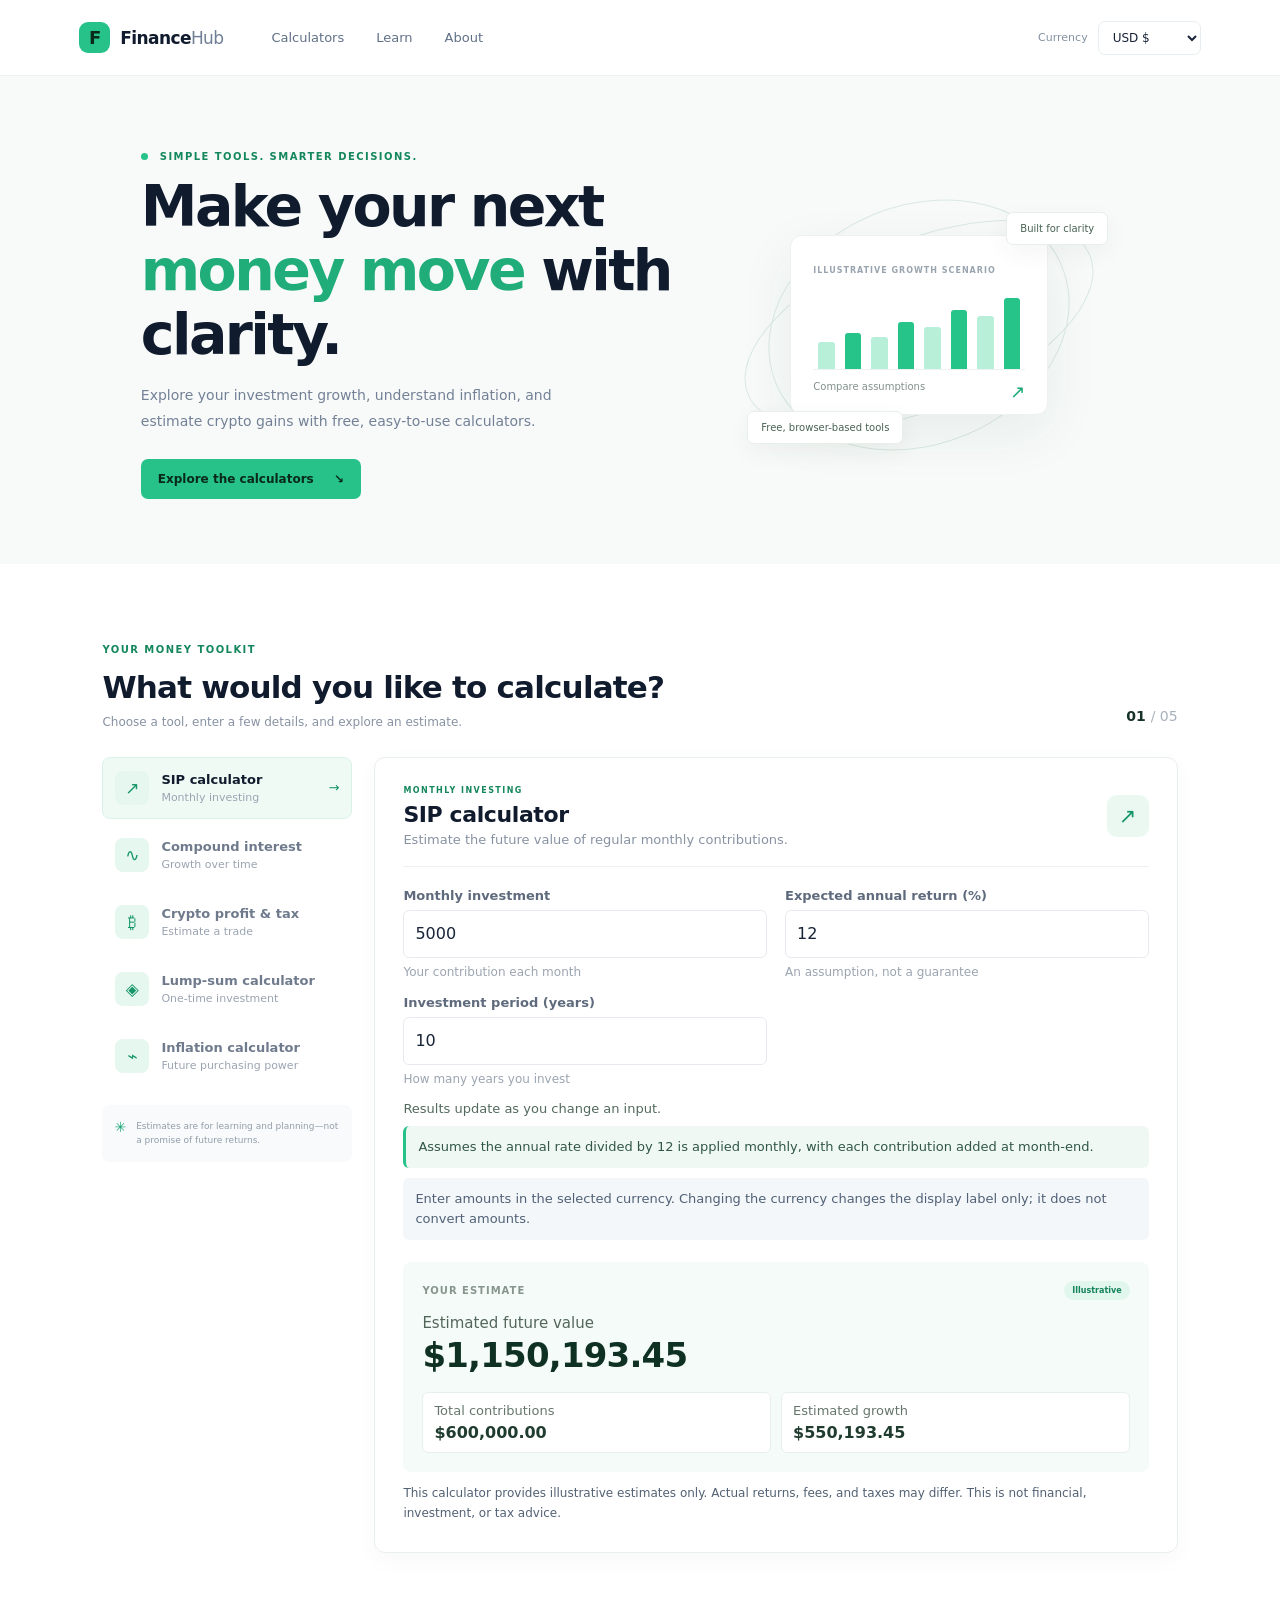
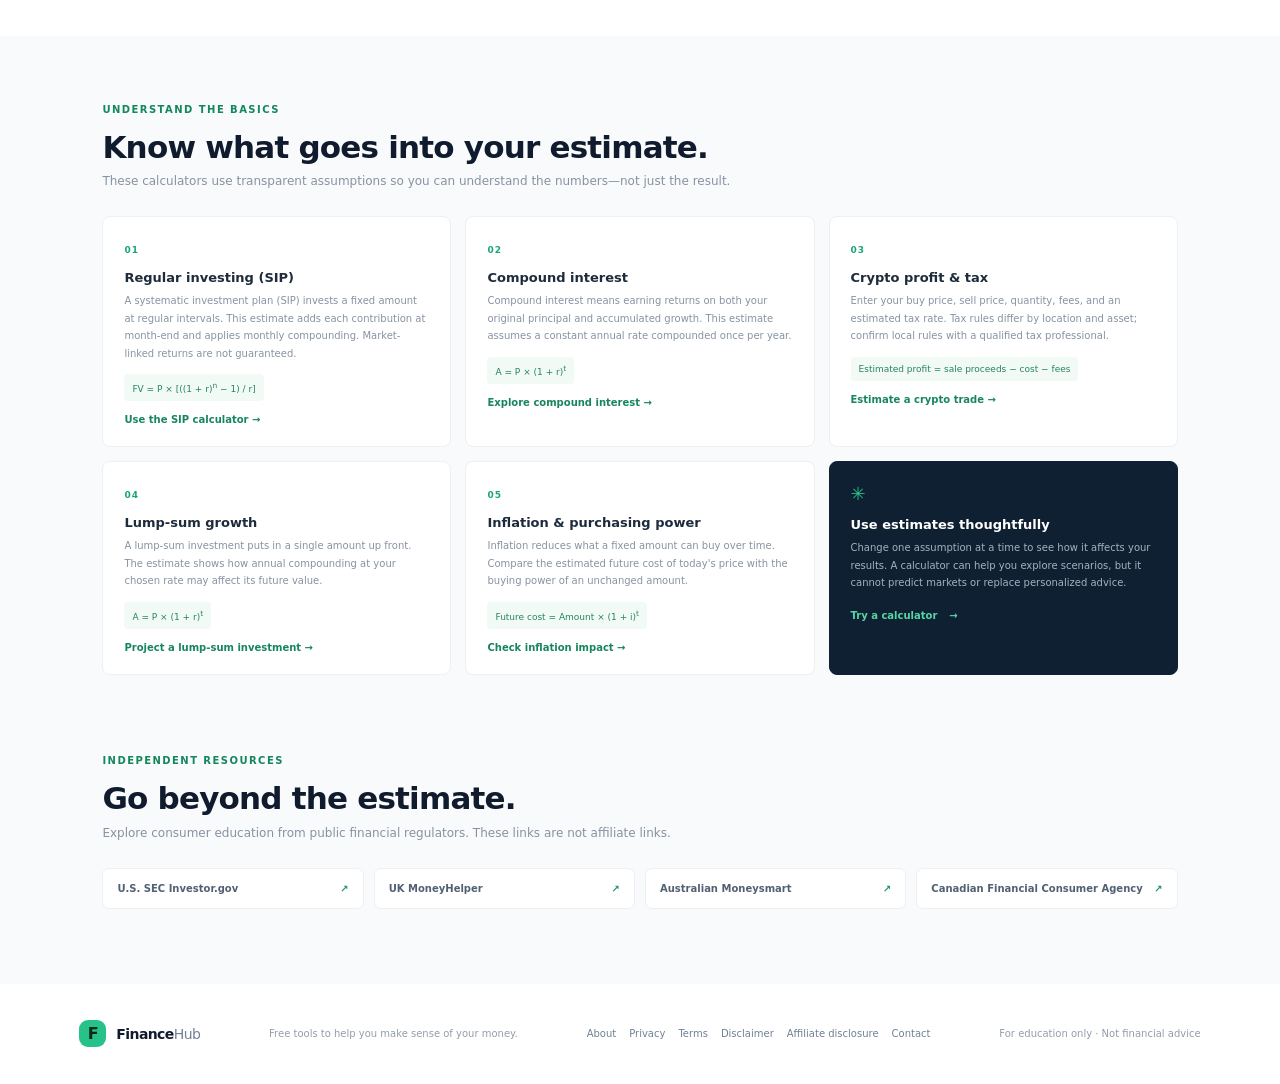
==== index.html @ c6f6f21c "yes" ====
<!doctype html>
<html lang="en">
  <head>
    <meta charset="utf-8">
    <meta name="viewport" content="width=device-width, initial-scale=1">
    <meta name="description" content="Explore free investment and money calculators: SIP, compound interest, lump-sum growth, crypto profit estimates and inflation. Clear assumptions, instant results.">
    <meta name="theme-color" content="#101b2d">
    <title>Free Finance Calculators &amp; Investment Tools | FinanceHub</title>
    <link rel="canonical" href="https://msulemanofficial07.github.io/Finance-Calculator-Hub/index.html">
    <meta property="og:site_name" content="Finance Calculator Hub">
    <meta property="og:type" content="website">
    <meta property="og:title" content="Free Finance Calculators | FinanceHub">
    <meta property="og:description" content="Explore free tools for investment growth, crypto profit estimates and inflation.">
    <link rel="stylesheet" href="styles.css">
    <script src="script.js" defer></script>
  </head>
  <body>
    <a class="skip-link" href="#main-content">Skip to main content</a>
    <header class="topbar">
      <a class="brand" href="index.html" aria-label="Finance Calculator Hub home">
        <span class="brand-mark" aria-hidden="true">F</span>
        <span>Finance<span class="brand-light">Hub</span></span>
      </a>
      <nav class="top-nav" aria-label="Main navigation">
        <a href="#calculators">Calculators</a>
        <a href="#learn">Learn</a>
        <a href="about.html">About</a>
      </nav>
      <label class="currency-picker">
        <span>Currency</span>
        <select id="currency" aria-label="Display currency">
          <option value="USD" selected>USD $</option>
          <option value="EUR">EUR €</option>
          <option value="GBP">GBP £</option>
          <option value="AUD">AUD A$</option>
          <option value="CAD">CAD C$</option>
          <option value="INR">INR ₹</option>
          <option value="PKR">PKR Rs</option>
        </select>
      </label>
    </header>

    <main id="main-content">
      <section class="hero">
        <div class="hero-copy">
          <p class="eyebrow"><span class="eyebrow-dot"></span> SIMPLE TOOLS. SMARTER DECISIONS.</p>
          <h1>Make your next<br><span>money move</span> with clarity.</h1>
          <p class="hero-text">Explore your investment growth, understand inflation, and estimate crypto gains with free, easy-to-use calculators.</p>
          <a class="primary-link" href="#calculators">Explore the calculators <span aria-hidden="true">↘</span></a>
        </div>
        <div class="hero-art" aria-hidden="true">
          <div class="orbit orbit-one"></div>
          <div class="orbit orbit-two"></div>
          <div class="hero-card">
            <span class="hero-card-label">ILLUSTRATIVE GROWTH SCENARIO</span>
            <div class="hero-chart">
              <span style="height: 35%"></span><span style="height: 47%"></span><span style="height: 42%"></span><span style="height: 61%"></span><span style="height: 55%"></span><span style="height: 76%"></span><span style="height: 69%"></span><span style="height: 92%"></span>
            </div>
            <div class="hero-card-footer"><span>Compare assumptions</span><span class="trend">↗</span></div>
          </div>
          <span class="floating-tag tag-top">Built for clarity</span>
          <span class="floating-tag tag-bottom">Free, browser-based tools</span>
        </div>
      </section>

      <section class="calculator-section" id="calculators">
        <div class="section-heading">
          <div>
            <p class="eyebrow">YOUR MONEY TOOLKIT</p>
            <h2>What would you like to calculate?</h2>
            <p class="section-description">Choose a tool, enter a few details, and explore an estimate.</p>
          </div>
          <span class="tool-count">01 <span>/ 05</span></span>
        </div>

        <div class="calculator-layout">
          <aside class="tool-nav" aria-label="Choose a calculator">
            <button class="tool-button active" type="button" data-tool="sip" aria-current="true"><span class="tool-icon">↗</span><span><strong>SIP calculator</strong><small>Monthly investing</small></span><span class="tool-arrow">→</span></button>
            <button class="tool-button" type="button" data-tool="compound"><span class="tool-icon">∿</span><span><strong>Compound interest</strong><small>Growth over time</small></span><span class="tool-arrow">→</span></button>
            <button class="tool-button" type="button" data-tool="crypto"><span class="tool-icon">₿</span><span><strong>Crypto profit &amp; tax</strong><small>Estimate a trade</small></span><span class="tool-arrow">→</span></button>
            <button class="tool-button" type="button" data-tool="lumpsum"><span class="tool-icon">◈</span><span><strong>Lump-sum calculator</strong><small>One-time investment</small></span><span class="tool-arrow">→</span></button>
            <button class="tool-button" type="button" data-tool="inflation"><span class="tool-icon">⌁</span><span><strong>Inflation calculator</strong><small>Future purchasing power</small></span><span class="tool-arrow">→</span></button>
            <div class="nav-note"><span class="note-icon">✳</span><p>Estimates are for learning and planning—not a promise of future returns.</p></div>
          </aside>

          <section class="calculator-card" aria-live="polite" aria-labelledby="tool-title">
            <div class="calculator-title">
              <div>
                <p class="eyebrow" id="tool-kicker">INVESTMENT PLANNER</p>
                <h3 id="tool-title">SIP calculator</h3>
                <p id="tool-description">Estimate how regular monthly investments may grow over time.</p>
              </div>
              <span class="calculator-symbol" id="tool-symbol" aria-hidden="true">↗</span>
            </div>
            <form id="calculator-form">
              <div class="input-grid" id="input-grid"></div>
              <p class="calculator-error" id="calculator-error" role="alert" hidden></p>
              <p class="live-update-note">Results update as you change an input.</p>
            </form>
            <div class="result-panel" id="result-panel" aria-live="polite">
              <div class="result-topline"><span>YOUR ESTIMATE</span><span class="estimate-badge">Illustrative</span></div>
              <p class="result-label" id="result-label">Estimated future value</p>
              <p class="result-value" id="result-value">$0</p>
              <div class="result-breakdown" id="result-breakdown"></div>
            </div>
            <p class="disclaimer">This calculator provides illustrative estimates only. Actual returns, fees, and taxes may differ. This is not financial, investment, or tax advice.</p>
          </section>
        </div>
      </section>

      <section class="learn-section" id="learn">
        <div class="learn-heading">
          <p class="eyebrow">UNDERSTAND THE BASICS</p>
          <h2>Know what goes into your estimate.</h2>
          <p>These calculators use transparent assumptions so you can understand the numbers—not just the result.</p>
        </div>
        <div class="learn-grid">
          <article class="learn-card"><span class="learn-number">01</span><h3>Regular investing (SIP)</h3><p>A systematic investment plan (SIP) invests a fixed amount at regular intervals. This estimate adds each contribution at month-end and applies monthly compounding. Market-linked returns are not guaranteed.</p><span class="formula">FV = P × [((1 + r)<sup>n</sup> − 1) / r]</span><a class="learn-link" href="sip-calculator.html">Use the SIP calculator →</a></article>
          <article class="learn-card"><span class="learn-number">02</span><h3>Compound interest</h3><p>Compound interest means earning returns on both your original principal and accumulated growth. This estimate assumes a constant annual rate compounded once per year.</p><span class="formula">A = P × (1 + r)<sup>t</sup></span><a class="learn-link" href="compound-interest-calculator.html">Explore compound interest →</a></article>
          <article class="learn-card"><span class="learn-number">03</span><h3>Crypto profit &amp; tax</h3><p>Enter your buy price, sell price, quantity, fees, and an estimated tax rate. Tax rules differ by location and asset; confirm local rules with a qualified tax professional.</p><span class="formula">Estimated profit = sale proceeds − cost − fees</span><a class="learn-link" href="crypto-profit-calculator.html">Estimate a crypto trade →</a></article>
          <article class="learn-card"><span class="learn-number">04</span><h3>Lump-sum growth</h3><p>A lump-sum investment puts in a single amount up front. The estimate shows how annual compounding at your chosen rate may affect its future value.</p><span class="formula">A = P × (1 + r)<sup>t</sup></span><a class="learn-link" href="lump-sum-calculator.html">Project a lump-sum investment →</a></article>
          <article class="learn-card"><span class="learn-number">05</span><h3>Inflation &amp; purchasing power</h3><p>Inflation reduces what a fixed amount can buy over time. Compare the estimated future cost of today's price with the buying power of an unchanged amount.</p><span class="formula">Future cost = Amount × (1 + i)<sup>t</sup></span><a class="learn-link" href="inflation-calculator.html">Check inflation impact →</a></article>
          <article class="learn-card learn-callout"><span class="callout-icon">✳</span><h3>Use estimates thoughtfully</h3><p>Change one assumption at a time to see how it affects your results. A calculator can help you explore scenarios, but it cannot predict markets or replace personalized advice.</p><a href="#calculators">Try a calculator <span aria-hidden="true">→</span></a></article>
        </div>
      </section>
      <section class="resources-section" aria-labelledby="resources-title">
        <div class="learn-heading"><p class="eyebrow">INDEPENDENT RESOURCES</p><h2 id="resources-title">Go beyond the estimate.</h2><p>Explore consumer education from public financial regulators. These links are not affiliate links.</p></div>
        <div class="resource-links">
          <a href="https://www.investor.gov/" target="_blank" rel="noopener noreferrer">U.S. SEC Investor.gov <span>↗</span></a>
          <a href="https://www.moneyhelper.org.uk/" target="_blank" rel="noopener noreferrer">UK MoneyHelper <span>↗</span></a>
          <a href="https://moneysmart.gov.au/" target="_blank" rel="noopener noreferrer">Australian Moneysmart <span>↗</span></a>
          <a href="https://www.canada.ca/en/financial-consumer-agency.html" target="_blank" rel="noopener noreferrer">Canadian Financial Consumer Agency <span>↗</span></a>
        </div>
      </section>
    </main>
    <footer class="footer">
      <a class="brand" href="#home"><span class="brand-mark" aria-hidden="true">F</span><span>Finance<span class="brand-light">Hub</span></span></a>
      <p>Free tools to help you make sense of your money.</p>
      <nav class="footer-links" aria-label="Legal and company information"><a href="about.html">About</a><a href="privacy.html">Privacy</a><a href="terms.html">Terms</a><a href="disclaimer.html">Disclaimer</a><a href="affiliate-disclosure.html">Affiliate disclosure</a><a href="contact.html">Contact</a></nav>
      <span>For education only · Not financial advice</span>
    </footer>
    <script type="application/ld+json">{"@context":"https://schema.org","@type":"WebSite","name":"Finance Calculator Hub","url":"https://msulemanofficial07.github.io/Finance-Calculator-Hub/"}</script>
  </body>
</html>
---- styles.css ----
:root {
  color-scheme: light;
  --navy: #101b2d;
  --ink: #172337;
  --muted: #748094;
  --green: #26c28a;
  --green-dark: #12865c;
  --line: #e8edf1;
  --paper: #f7f9fb;
}

* { box-sizing: border-box; }
html { scroll-behavior: smooth; }
body { margin: 0; color: var(--ink); background: #fff; font-family: system-ui, -apple-system, BlinkMacSystemFont, 'Segoe UI', sans-serif; -webkit-font-smoothing: antialiased; }
.skip-link { position: fixed; top: 8px; left: 8px; z-index: 1000; transform: translateY(-150%); padding: 10px 14px; color: white; background: var(--navy); border-radius: 6px; }
.skip-link:focus { transform: translateY(0); }
:focus-visible { outline: 3px solid #16865d; outline-offset: 3px; }
button, input, select { font: inherit; }
a { color: inherit; text-decoration: none; }
.topbar { height: 76px; padding: 0 max(6.2vw, 24px); display: flex; align-items: center; border-bottom: 1px solid #eff2f4; gap: 48px; }
.brand { display: inline-flex; align-items: center; gap: 10px; font: 800 17px system-ui, sans-serif; letter-spacing: -.6px; color: var(--navy); white-space: nowrap; }
.brand-mark { width: 31px; height: 31px; display: grid; place-items: center; color: #092919; background: var(--green); border-radius: 9px; font-size: 18px; }
.brand-light { font-weight: 500; color: #718095; }
.top-nav { display: flex; gap: 32px; font-size: 13px; color: #607087; }
.top-nav a:hover, .footer a:hover { color: var(--green-dark); }
.currency-picker { margin-left: auto; display: flex; align-items: center; gap: 10px; color: #8290a1; font-size: 11px; }
.currency-picker select { color: var(--ink); border: 1px solid var(--line); border-radius: 7px; background: #fff; padding: 8px 25px 8px 10px; font-size: 12px; }
.hero { min-height: 446px; padding: 75px max(11vw, 32px) 65px; display: flex; align-items: center; justify-content: space-between; background: #f7faf9; overflow: hidden; }
.hero-copy { max-width: 550px; position: relative; z-index: 1; }
.eyebrow { margin: 0 0 13px; color: #14875d; font-size: 10px; font-weight: 700; letter-spacing: 1.45px; }
.eyebrow-dot { display: inline-block; width: 7px; height: 7px; margin-right: 7px; border-radius: 50%; background: var(--green); }
h1, h2, h3, p { margin-top: 0; }
h1 { margin-bottom: 17px; color: var(--navy); font: 800 clamp(38px, 5vw, 57px)/1.12 system-ui, sans-serif; letter-spacing: -2.6px; }
h1 span { color: #20ad79; }
.hero-text { max-width: 440px; margin-bottom: 25px; color: #738096; font-size: 14px; line-height: 1.8; }
.primary-link { display: inline-flex; align-items: center; gap: 20px; padding: 13px 17px; color: #092919; background: var(--green); border-radius: 7px; font-size: 12px; font-weight: 700; transition: transform .2s, background .2s; }
.primary-link:hover { transform: translateY(-2px); background: #36d39b; }
.hero-art { width: 360px; height: 275px; position: relative; margin-right: 4%; display: grid; place-items: center; }
.orbit { position: absolute; border: 1px solid #dae9e2; border-radius: 50%; transform: rotate(-22deg); }
.orbit-one { width: 370px; height: 170px; }
.orbit-two { width: 310px; height: 240px; }
.hero-card { z-index: 1; width: 258px; height: 180px; padding: 22px; background: white; border: 1px solid #edf1ef; border-radius: 12px; box-shadow: 0 18px 55px #19332812; }
.hero-card-label { font-size: 8px; font-weight: 700; letter-spacing: 1px; color: #99a4af; }
.hero-chart { height: 93px; display: flex; align-items: end; gap: 10px; padding: 15px 5px 0; border-bottom: 1px solid #edf1ef; }
.hero-chart span { flex: 1; border-radius: 3px 3px 0 0; background: #b7efd9; }
.hero-chart span:nth-child(2n) { background: #27c48a; }
.hero-card-footer { display: flex; justify-content: space-between; margin-top: 11px; color: #83918e; font-size: 10px; }
.trend { color: #16a872; font-size: 18px; }
.floating-tag { z-index: 2; position: absolute; padding: 10px 13px; color: #486254; background: white; border: 1px solid #e8efeb; border-radius: 7px; box-shadow: 0 8px 25px #20332c0d; font-size: 10px; }
.tag-top { top: 25px; right: -9px; }
.tag-bottom { bottom: 18px; left: 8px; }
.calculator-section { padding: 80px max(8vw, 24px) 83px; }
.section-heading { display: flex; align-items: end; justify-content: space-between; margin: 0 auto 28px; max-width: 1110px; }
.section-heading h2, .learn-heading h2 { margin-bottom: 8px; color: var(--navy); font: 700 clamp(24px, 3vw, 31px)/1.25 system-ui, sans-serif; letter-spacing: -.8px; }
.section-description, .learn-heading > p:last-child { margin-bottom: 0; color: #8792a2; font-size: 12px; }
.tool-count { padding-bottom: 5px; color: #173229; font: 700 14px system-ui, sans-serif; }
.tool-count span { color: #a8b1bd; font-weight: 500; }
.calculator-layout { display: grid; grid-template-columns: 250px minmax(0, 1fr); gap: 22px; max-width: 1110px; margin: auto; align-items: start; }
.tool-nav { display: flex; flex-direction: column; gap: 5px; }
.tool-button { width: 100%; min-height: 62px; display: flex; align-items: center; gap: 12px; padding: 10px 12px; border: 1px solid transparent; border-radius: 8px; color: #6f7b8d; background: transparent; text-align: left; cursor: pointer; transition: .18s ease; }
.tool-button:hover { background: #f8faf9; }
.tool-button.active { color: var(--navy); background: #f0faf5; border-color: #d9f2e7; }
.tool-icon { width: 34px; height: 34px; display: grid; flex: 0 0 34px; place-items: center; color: #179768; background: #e6f7ef; border-radius: 8px; font-size: 17px; }
.tool-button > span:nth-child(2) { display: grid; gap: 4px; }
.tool-button strong { font-size: 13px; font-weight: 700; }
.tool-button small { color: #9aa4b1; font-size: 11px; }
.tool-arrow { margin-left: auto; color: #9eaab2; font-size: 13px; opacity: 0; }
.tool-button.active .tool-arrow { opacity: 1; color: #179768; }
.nav-note { display: flex; gap: 10px; margin-top: 13px; padding: 14px 12px; background: #f8fafb; border-radius: 7px; }
.note-icon { color: #19a674; font-size: 14px; }
.nav-note p { margin: 0; color: #929daa; font-size: 9px; line-height: 1.65; }
.calculator-card { padding: 28px; border: 1px solid #e9eef0; border-radius: 11px; box-shadow: 0 7px 24px #17233708; }
.calculator-title { display: flex; align-items: center; justify-content: space-between; gap: 10px; padding-bottom: 19px; border-bottom: 1px solid #edf0f2; }
.calculator-title .eyebrow { margin-bottom: 7px; font-size: 8px; }
.calculator-title h2, .calculator-title h3 { margin: 0 0 5px; color: var(--navy); font: 700 22px system-ui, sans-serif; letter-spacing: -.4px; }
.calculator-title p:last-child { margin-bottom: 0; color: #8792a2; font-size: 13px; }
.calculator-symbol { width: 42px; height: 42px; display: grid; flex: 0 0 42px; place-items: center; color: #159668; background: #eaf8f1; border-radius: 10px; font-size: 21px; }
.input-grid { display: grid; grid-template-columns: repeat(2, minmax(0, 1fr)); gap: 16px 18px; padding: 21px 0 18px; }
.field { display: grid; gap: 7px; }
.field label { color: #5f6b7d; font-size: 13px; font-weight: 600; }
.field input { width: 100%; height: 48px; padding: 0 11px; outline: none; color: var(--ink); border: 1px solid #e6eaee; border-radius: 6px; background: white; font-size: 16px; }
.field input:focus, .currency-picker select:focus { border-color: #49c999; box-shadow: 0 0 0 3px #49c99920; }
.field input:invalid { border-color: #d77770; }
.field-hint { color: #9ba5b1; font-size: 12px; }
.live-update-note { margin: -3px 0 0; color: #52695d; font-size: 13px; }
.calculation-assumptions, .currency-note { margin: 10px 0 0; padding: 11px 12px; border-radius: 6px; font-size: 13px; line-height: 1.55; }
.calculation-assumptions { color: #315744; background: #eff8f3; border-left: 3px solid #26c28a; }
.currency-note { color: #506176; background: #f4f7fa; }
.calculator-error { margin: 10px 0 0; color: #b42318; font-size: 13px; }
.result-panel { margin-top: 22px; padding: 19px; border-radius: 8px; background: #f5fbf8; }
.result-panel[hidden] { display: none; }
.result-topline { display: flex; align-items: center; justify-content: space-between; }
.result-topline { color: #87958e; font-size: 10px; font-weight: 700; letter-spacing: 1px; }
.estimate-badge { padding: 5px 8px; color: #15845a; background: #e1f6ec; border-radius: 12px; font-size: 8px; letter-spacing: 0; }
.result-label { margin: 14px 0 3px; color: #53665b; font-size: 15px; }
.result-value { margin-bottom: 17px; color: #0f3123; font: 800 34px system-ui, sans-serif; letter-spacing: -.8px; overflow-wrap: anywhere; }
.result-breakdown { display: grid; grid-template-columns: repeat(2, 1fr); gap: 10px; }
.breakdown-item { padding: 10px 11px; background: white; border: 1px solid #e8f0ec; border-radius: 6px; }
.breakdown-item span { display: block; margin-bottom: 5px; color: #66766d; font-size: 13px; }
.breakdown-item strong { color: #203c2f; font-size: 16px; font-weight: 700; overflow-wrap: anywhere; }
.trade-breakdown { grid-template-columns: repeat(2, minmax(0, 1fr)); }
.disclaimer { margin: 12px 0 0; color: #526174; font-size: 12px; line-height: 1.65; }
.learn-section { padding: 68px max(8vw, 24px) 80px; background: #f8fafb; }
.learn-heading { max-width: 1110px; margin: 0 auto 28px; }
.learn-grid { display: grid; grid-template-columns: repeat(3, minmax(0, 1fr)); gap: 14px; max-width: 1110px; margin: auto; }
.learn-card { min-height: 190px; padding: 21px; background: #fff; border: 1px solid #edf0f2; border-radius: 8px; }
.learn-number { color: #18a675; font-size: 9px; font-weight: 700; letter-spacing: 1px; }
.learn-card h3 { margin: 13px 0 7px; color: #1d2b3c; font: 700 13px system-ui, sans-serif; }
.learn-card p { margin-bottom: 12px; color: #8792a2; font-size: 10px; line-height: 1.75; }
.formula { display: inline-block; padding: 7px 8px; color: #27845f; background: #f1faf5; border-radius: 4px; font-size: 9px; }
.learn-link { display: block; margin-top: 13px; color: #17865d; font-size: 10px; font-weight: 700; }
.learn-link:hover, .resource-links a:hover { color: #0d6041; }
.learn-callout { background: #102033; border-color: #102033; }
.callout-icon { color: var(--green); font-size: 18px; }
.learn-callout h3 { color: white; }
.learn-callout p { color: #a6b1c0; }
.learn-callout a { display: inline-flex; gap: 12px; color: #56d6a5; font-size: 10px; font-weight: 700; }
.resources-section { padding: 0 max(8vw, 24px) 75px; background: #f8fafb; }
.resource-links { display: grid; grid-template-columns: repeat(4, minmax(0, 1fr)); gap: 10px; max-width: 1110px; margin: auto; }
.resource-links a { display: flex; align-items: center; justify-content: space-between; gap: 8px; padding: 14px; color: #516173; background: white; border: 1px solid #edf0f2; border-radius: 7px; font-size: 10px; font-weight: 600; }
.resource-links a span { color: #189b6b; }
.ad-slot { display: flex; min-height: 96px; flex-direction: column; align-items: center; justify-content: center; gap: 7px; color: #9ca8aa; background: #fafcfb; border: 1px dashed #d9e3dd; border-radius: 7px; text-align: center; }
.ad-slot > span { font-size: 9px; font-weight: 700; letter-spacing: 1px; text-transform: uppercase; }
.ad-slot > small { color: #a3ada8; font-size: 9px; }
.ad-banner { max-width: 970px; min-height: 100px; margin: 24px auto 0; }
.ad-in-content { min-height: 90px; margin-top: 18px; }
.ad-sidebar { min-height: 250px; margin-top: 15px; }
.page-main { min-height: 65vh; }
.breadcrumbs { max-width: 1110px; margin: 0 auto 20px; color: #8b96a4; font-size: 10px; }
.breadcrumbs a { color: #20865f; }
.page-intro { padding: 48px max(8vw, 24px) 0; }
.page-intro-inner { max-width: 1110px; margin: auto; }
.page-intro h1 { max-width: 780px; margin-bottom: 11px; font-size: clamp(32px, 4vw, 46px); }
.page-intro .intro-copy { max-width: 760px; margin-bottom: 18px; color: #718096; font-size: 14px; line-height: 1.8; }
.page-main .ad-banner { margin-top: 25px; }
.page-main .calculator-section { padding-top: 38px; }
.guide-section { padding: 30px max(8vw, 24px) 70px; }
.guide-layout { display: grid; grid-template-columns: minmax(0, 1fr) 270px; gap: 26px; max-width: 1110px; margin: auto; align-items: start; }
.guide-article { padding: 27px; border: 1px solid #e9eef0; border-radius: 9px; background: white; }
.guide-article h2 { margin: 24px 0 9px; color: var(--navy); font: 700 20px/1.35 system-ui, sans-serif; letter-spacing: -.3px; }
.guide-article h2:first-child { margin-top: 0; }
.guide-article p, .guide-article li { color: #69788a; font-size: 12px; line-height: 1.85; }
.guide-article ul { padding-left: 20px; }
.guide-aside { display: grid; gap: 12px; }
.related-tools { padding: 17px; border: 1px solid #e9eef0; border-radius: 8px; }
.related-tools h2 { margin: 0 0 12px; color: var(--navy); font: 700 13px system-ui, sans-serif; }
.related-tools a { display: block; padding: 9px 0; color: #398362; border-top: 1px solid #edf0f2; font-size: 10px; }
.guide-faq { margin-top: 26px; }
.guide-faq details { padding: 13px 0; border-top: 1px solid #edf0f2; }
.guide-faq summary { color: #334357; font-size: 12px; font-weight: 700; cursor: pointer; }
.guide-faq details p { margin: 9px 0 0; }
.footer-links { display: flex; flex-wrap: wrap; gap: 13px; }
.footer-links a { color: #718096; font-size: 10px; }
.legal-page { max-width: 850px; min-height: 65vh; margin: auto; padding: 65px 24px 80px; }
.legal-page h1 { font-size: 38px; }
.legal-page h2 { margin: 30px 0 8px; color: var(--navy); font: 700 19px system-ui, sans-serif; }
.legal-page p, .legal-page li { color: #69788a; font-size: 13px; line-height: 1.85; }
.legal-page .updated { color: #94a0ac; font-size: 11px; }
.footer { min-height: 100px; padding: 22px max(6.2vw, 24px); display: flex; align-items: center; justify-content: space-between; gap: 20px; }
.footer .brand { font-size: 14px; }
.footer .brand-mark { width: 27px; height: 27px; font-size: 16px; }
.footer p, .footer > span { margin: 0; color: #929daa; font-size: 10px; }

@media (max-width: 850px) {
  .hero { padding-right: 6vw; padding-left: 7vw; }
  .hero-art { width: 300px; margin-right: 0; transform: scale(.88); }
  .calculator-layout { grid-template-columns: 210px minmax(0, 1fr); gap: 14px; }
  .calculator-card { padding: 22px; }
  .learn-grid { grid-template-columns: repeat(2, minmax(0, 1fr)); }
  .guide-layout { grid-template-columns: minmax(0, 1fr) 220px; gap: 15px; }
  .resource-links { grid-template-columns: repeat(2, minmax(0, 1fr)); }
}
@media (max-width: 640px) {
  .topbar { height: 64px; gap: 10px; padding: 0 18px; }
  .brand { font-size: 15px; }
  .top-nav { gap: 10px; margin-left: auto; font-size: 10px; }
  .top-nav a[href="about.html"] { display: none; }
  .currency-picker { gap: 5px; }
  .currency-picker > span { display: none; }
  .currency-picker select { padding: 6px 14px 6px 5px; font-size: 9px; }
  .hero { min-height: auto; padding: 58px 24px 34px; }
  .hero-art { display: none; }
  h1 { font-size: 42px; }
  .hero-text { font-size: 13px; }
  .calculator-section { padding: 57px 16px 60px; }
  .section-heading { margin-bottom: 19px; }
  .section-heading h2 { max-width: 300px; font-size: 25px; }
  .calculator-layout { grid-template-columns: 1fr; gap: 12px; }
  .tool-nav { display: grid; grid-template-columns: repeat(2, minmax(0, 1fr)); gap: 5px; }
  .tool-button { min-height: 58px; gap: 8px; padding: 8px; }
  .tool-icon { width: 30px; height: 30px; flex-basis: 30px; }
  .tool-button strong { font-size: 12px; }
  .tool-button small { font-size: 11px; }
  .tool-arrow { display: none; }
  .nav-note { grid-column: 1 / -1; margin-top: 4px; }
  .calculator-card { padding: 18px 15px; }
  .calculator-title h2, .calculator-title h3 { font-size: 20px; line-height: 1.3; }
  .input-grid { grid-template-columns: 1fr; gap: 16px; }
  .field label { font-size: 9px; }
  .field input { height: 38px; padding: 0 8px; font-size: 11px; }
  .result-panel { padding: 14px; }
  .result-value { font-size: 24px; }
  .learn-section { padding: 53px 17px; }
  .resources-section { padding: 0 17px 53px; }
  .learn-grid { grid-template-columns: 1fr; gap: 10px; }
  .learn-card { min-height: 0; padding: 18px; }
  .resource-links { grid-template-columns: 1fr; }
  .ad-banner { margin-right: 16px; margin-left: 16px; }
  .page-intro { padding: 35px 18px 0; }
  .page-intro h1 { font-size: 34px; letter-spacing: -1.5px; }
  .page-intro .intro-copy { font-size: 15px; line-height: 1.75; }
  .breadcrumbs { margin-bottom: 14px; }
  .page-main .calculator-section { padding: 28px 16px 45px; }
  .guide-section { padding: 15px 16px 50px; }
  .guide-layout { grid-template-columns: 1fr; }
  .guide-article { padding: 19px; }
  .guide-aside { grid-row: 1; }
  .ad-sidebar { min-height: 100px; }
  .legal-page { padding: 45px 20px 60px; }
  .legal-page h1 { font-size: 32px; }
  .footer { flex-wrap: wrap; padding: 22px 18px; }
  .footer p { order: 3; flex-basis: 100%; }
  .footer-links { order: 4; }
}
@media (max-width: 370px) {
  .top-nav { gap: 8px; font-size: 9px; }
  .topbar { gap: 7px; padding: 0 14px; }
  .brand { gap: 5px; font-size: 12px; }
  .brand-mark { width: 27px; height: 27px; }
}

@media (max-width: 640px) {
  .top-nav { font-size: 11px; }
  .currency-picker select { font-size: 11px; }
  .hero-text, .page-intro .intro-copy { font-size: 15px; line-height: 1.75; }
  .section-description, .learn-heading > p:last-child { font-size: 14px; line-height: 1.7; }
  .tool-button strong { font-size: 12px; }
  .tool-button small { font-size: 11px; }
  .nav-note p { font-size: 12px; }
  .calculator-title p:last-child { font-size: 14px; line-height: 1.6; }
  .calculator-title .eyebrow { font-size: 10px; }
  .field label { font-size: 14px; }
  .field input { min-height: 48px; font-size: 16px; }
  .field-hint { font-size: 12px; line-height: 1.5; }
  .live-update-note, .calculator-error { font-size: 13px; line-height: 1.6; }
  .calculation-assumptions, .currency-note { font-size: 13px; line-height: 1.65; }
  .result-topline { font-size: 11px; }
  .result-label { font-size: 14px; }
  .result-value { font-size: 32px; }
  .breakdown-item { padding: 13px; }
  .breakdown-item span { font-size: 13px; }
  .breakdown-item strong { font-size: 15px; }
  .trade-breakdown { grid-template-columns: 1fr; }
  .disclaimer { font-size: 13px; line-height: 1.7; }
  .learn-card p, .guide-article p, .guide-article li { font-size: 15px; line-height: 1.8; }
  .learn-card h3, .related-tools h2 { font-size: 17px; }
  .learn-link, .learn-callout a, .resource-links a { font-size: 14px; }
  .formula { font-size: 12px; }
  .guide-article h2 { font-size: 22px; }
  .related-tools a, .guide-faq summary { font-size: 15px; }
  .guide-faq details p { font-size: 14px; }
  .breadcrumbs { font-size: 12px; }
  .ad-slot > span { font-size: 11px; }
  .ad-slot > small { font-size: 11px; }
  .footer p, .footer > span, .footer-links a { font-size: 12px; }
  .legal-page p, .legal-page li { font-size: 15px; line-height: 1.8; }
  .legal-page .updated { font-size: 13px; }
}

@media (max-width: 370px) {
  .top-nav { gap: 8px; font-size: 10px; }
  .tool-button { gap: 5px; }
}
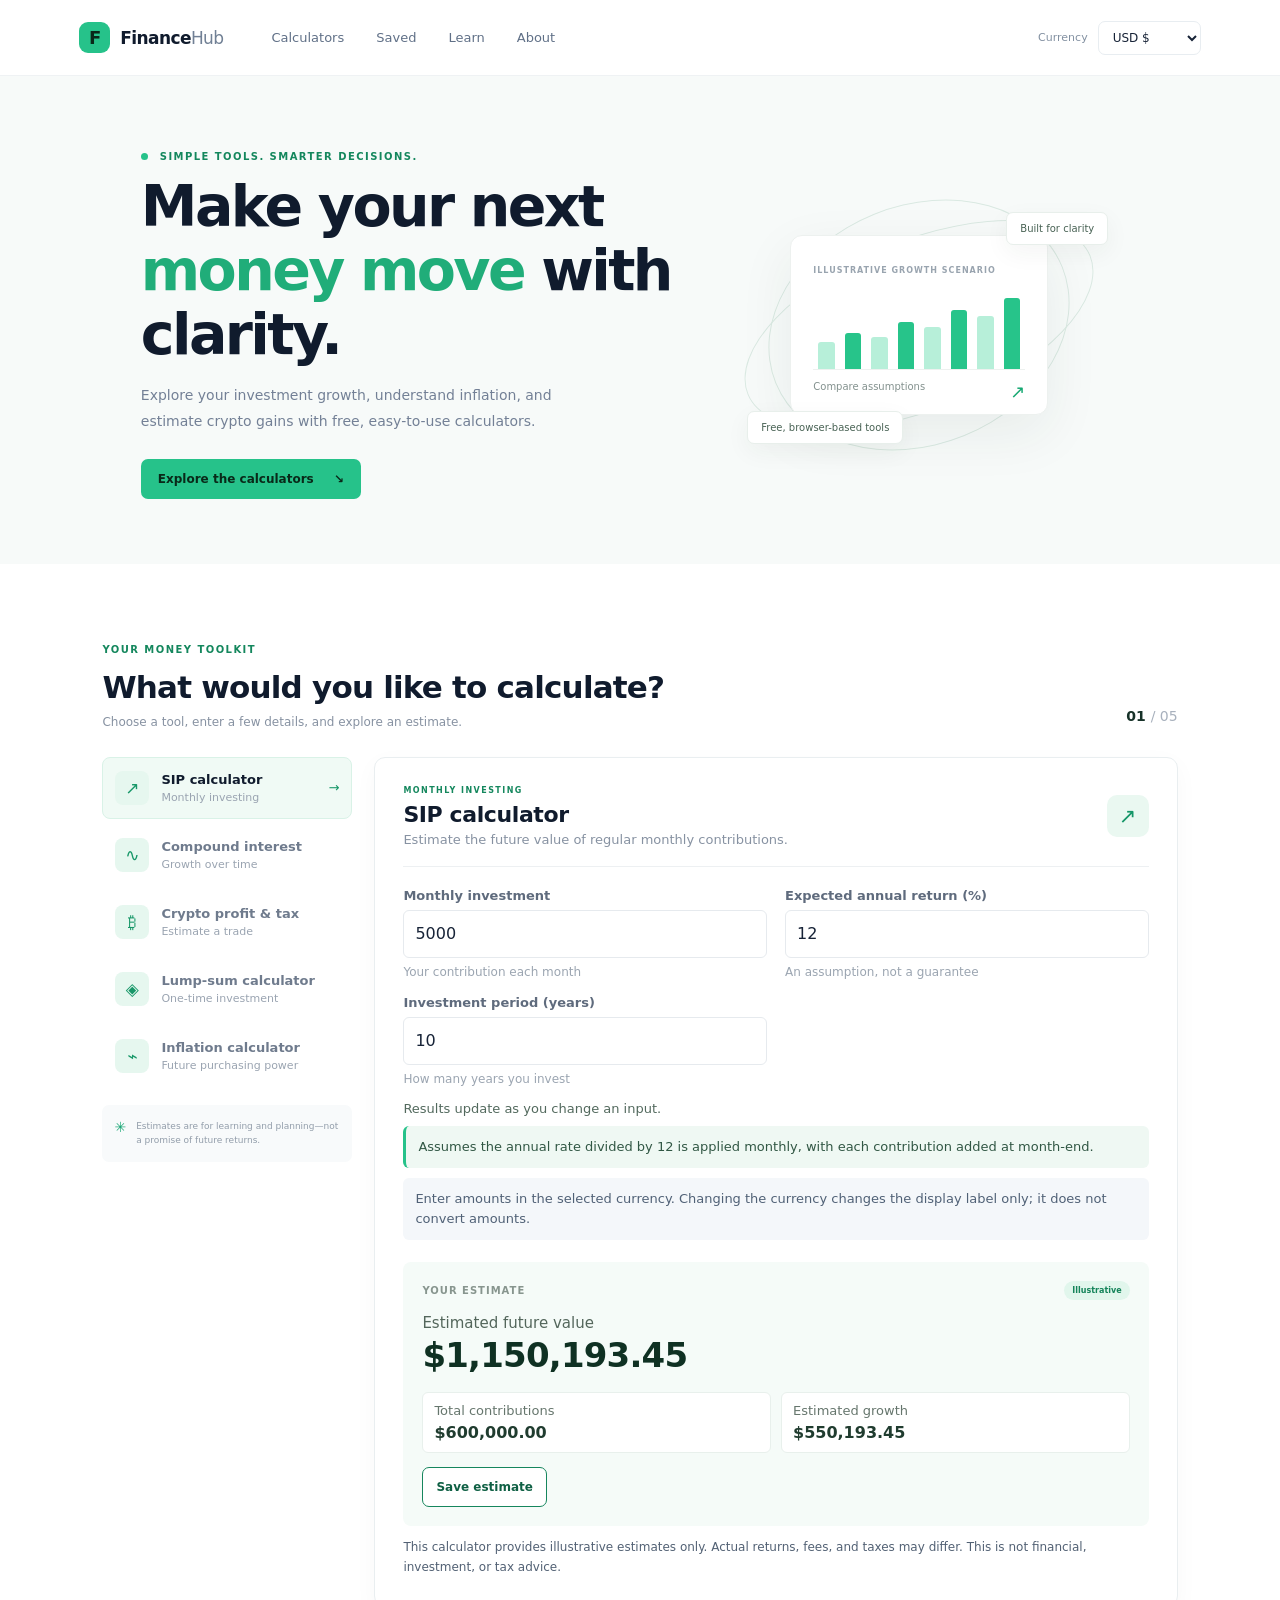
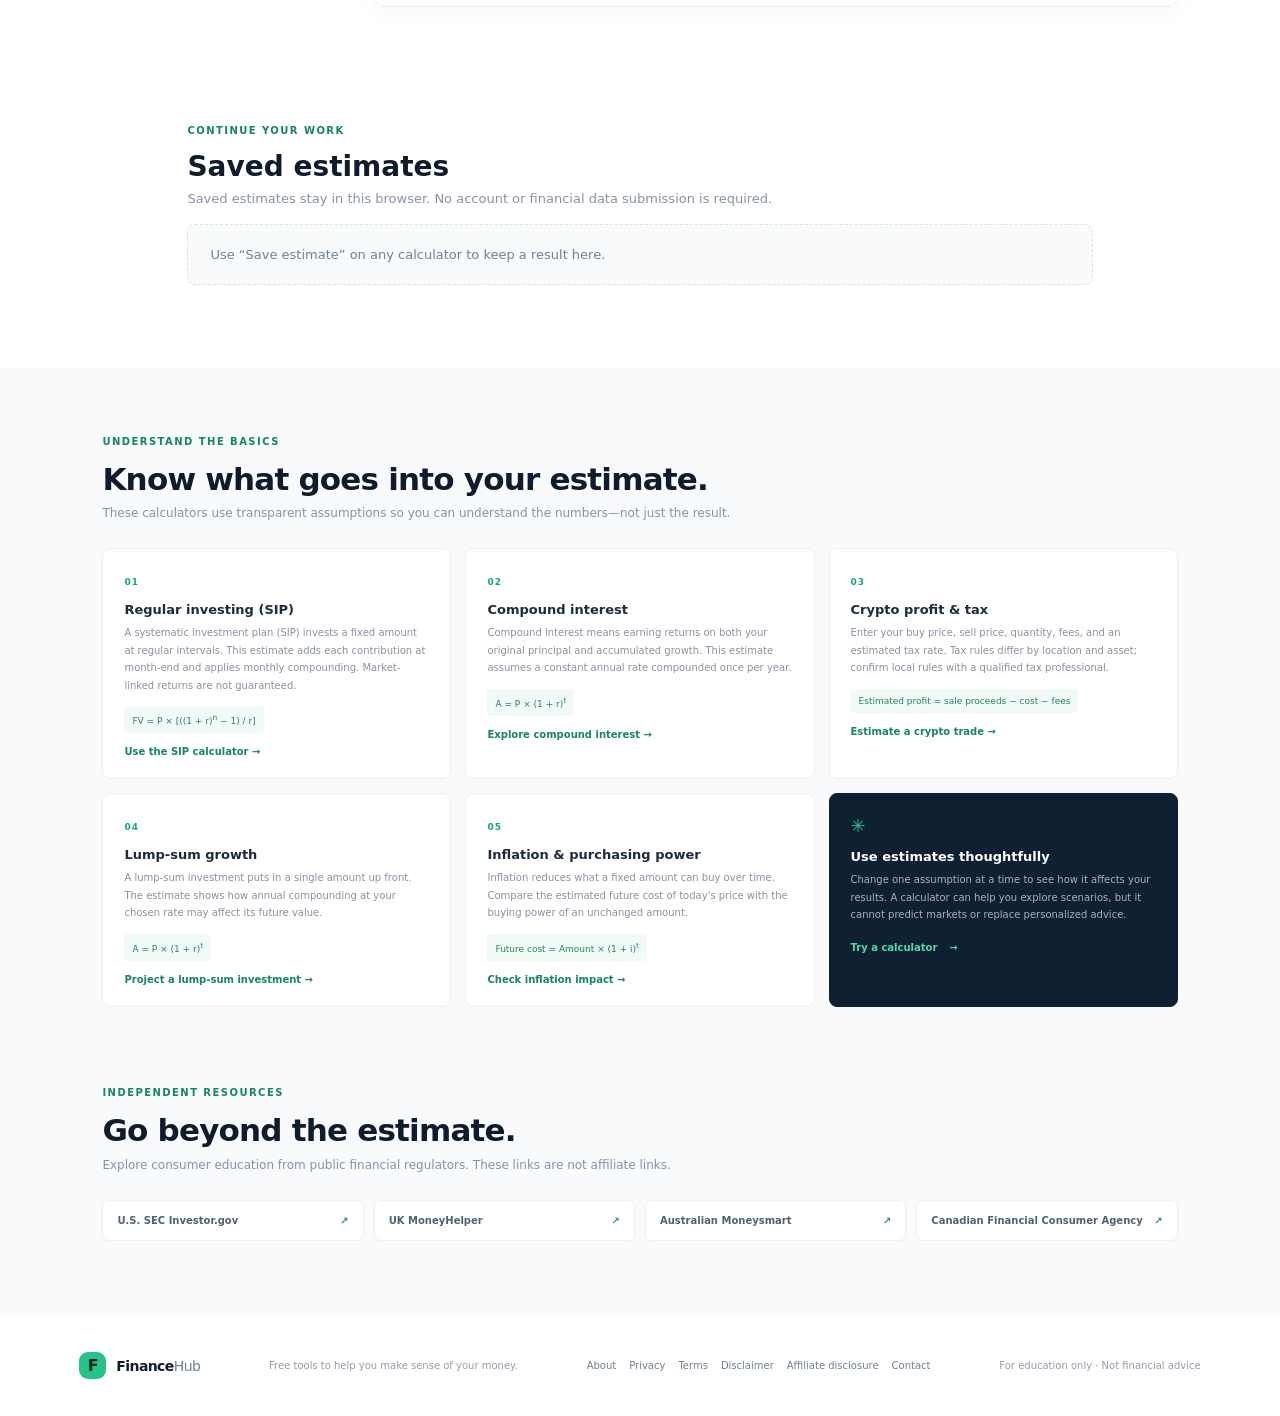
==== commit 389e4d1e: "yes" ====
--- a/index.html
+++ b/index.html
@@ -23,6 +23,7 @@
       </a>
       <nav class="top-nav" aria-label="Main navigation">
         <a href="#calculators">Calculators</a>
+        <a href="#saved-estimates">Saved</a>
         <a href="#learn">Learn</a>
         <a href="about.html">About</a>
       </nav>
@@ -108,6 +109,19 @@
         </div>
       </section>
 
+      <section class="saved-estimates-section" id="saved-estimates" aria-labelledby="saved-estimates-title">
+        <div class="saved-estimates-heading">
+          <div>
+            <p class="eyebrow">CONTINUE YOUR WORK</p>
+            <h2 id="saved-estimates-title">Saved estimates</h2>
+            <p>Saved estimates stay in this browser. No account or financial data submission is required.</p>
+          </div>
+          <button class="clear-saved-button" id="clear-saved-estimates" type="button" hidden>Clear saved estimates</button>
+        </div>
+        <p class="saved-estimate-empty" id="saved-estimate-empty">Use “Save estimate” on any calculator to keep a result here.</p>
+        <div class="saved-estimate-list" id="saved-estimate-list"></div>
+      </section>
+
       <section class="learn-section" id="learn">
         <div class="learn-heading">
           <p class="eyebrow">UNDERSTAND THE BASICS</p>
@@ -134,7 +148,7 @@
       </section>
     </main>
     <footer class="footer">
-      <a class="brand" href="#home"><span class="brand-mark" aria-hidden="true">F</span><span>Finance<span class="brand-light">Hub</span></span></a>
+      <a class="brand" href="index.html"><span class="brand-mark" aria-hidden="true">F</span><span>Finance<span class="brand-light">Hub</span></span></a>
       <p>Free tools to help you make sense of your money.</p>
       <nav class="footer-links" aria-label="Legal and company information"><a href="about.html">About</a><a href="privacy.html">Privacy</a><a href="terms.html">Terms</a><a href="disclaimer.html">Disclaimer</a><a href="affiliate-disclosure.html">Affiliate disclosure</a><a href="contact.html">Contact</a></nav>
       <span>For education only · Not financial advice</span>
--- a/styles.css
+++ b/styles.css
@@ -124,6 +124,22 @@
 .ad-slot > small { color: #a3ada8; font-size: 9px; }
 .ad-banner { max-width: 970px; min-height: 100px; margin: 24px auto 0; }
 .ad-in-content { min-height: 90px; margin-top: 18px; }
+.save-estimate-controls { display: flex; align-items: center; flex-wrap: wrap; gap: 10px; margin-top: 14px; }
+.save-estimate-button, .clear-saved-button { min-height: 40px; padding: 9px 13px; border: 1px solid #16865d; border-radius: 7px; color: #0f6044; background: white; font-size: 12px; font-weight: 700; cursor: pointer; }
+.save-estimate-button:hover, .clear-saved-button:hover { background: #edf8f3; }
+.save-status { color: #15845a; font-size: 12px; }
+.saved-estimates-section { max-width: 1110px; margin: 0 auto; padding: 35px max(8vw, 24px) 70px; }
+.saved-estimates-heading { display: flex; align-items: end; justify-content: space-between; gap: 20px; margin-bottom: 18px; }
+.saved-estimates-heading h2 { margin: 0 0 7px; color: var(--navy); font: 700 28px/1.25 system-ui, sans-serif; }
+.saved-estimates-heading p:last-child { margin: 0; color: #8792a2; font-size: 13px; }
+.saved-estimate-empty { padding: 22px; color: #718096; background: #f8fafb; border: 1px dashed #dce5df; border-radius: 8px; font-size: 13px; }
+.saved-estimate-list { display: grid; grid-template-columns: repeat(2, minmax(0, 1fr)); gap: 12px; }
+.saved-estimate-card { display: grid; grid-template-columns: minmax(0, 1fr) auto; gap: 12px; padding: 18px; background: #fff; border: 1px solid #e6ece8; border-radius: 9px; }
+.saved-estimate-card h3 { margin: 4px 0 5px; color: var(--navy); font-size: 15px; }
+.saved-estimate-date, .saved-estimate-label { margin: 0; color: #8792a2; font-size: 11px; }
+.saved-estimate-value { align-self: center; color: #15573f; font-size: 19px; }
+.saved-estimate-link { color: #17865d; font-size: 12px; font-weight: 700; }
+.remove-saved-estimate { justify-self: end; border: 0; color: #7d8997; background: transparent; font-size: 11px; cursor: pointer; }
 .ad-sidebar { min-height: 250px; margin-top: 15px; }
 .page-main { min-height: 65vh; }
 .breadcrumbs { max-width: 1110px; margin: 0 auto 20px; color: #8b96a4; font-size: 10px; }
@@ -231,6 +247,13 @@
 
 @media (max-width: 640px) {
   .top-nav { font-size: 11px; }
+  .saved-estimates-section { padding: 28px 16px 55px; }
+  .saved-estimates-heading { align-items: start; flex-direction: column; }
+  .saved-estimates-heading h2 { font-size: 25px; }
+  .saved-estimate-list { grid-template-columns: 1fr; }
+  .saved-estimate-card { grid-template-columns: 1fr; }
+  .saved-estimate-value { font-size: 22px; }
+  .remove-saved-estimate { justify-self: start; min-height: 32px; }
   .currency-picker select { font-size: 11px; }
   .hero-text, .page-intro .intro-copy { font-size: 15px; line-height: 1.75; }
   .section-description, .learn-heading > p:last-child { font-size: 14px; line-height: 1.7; }
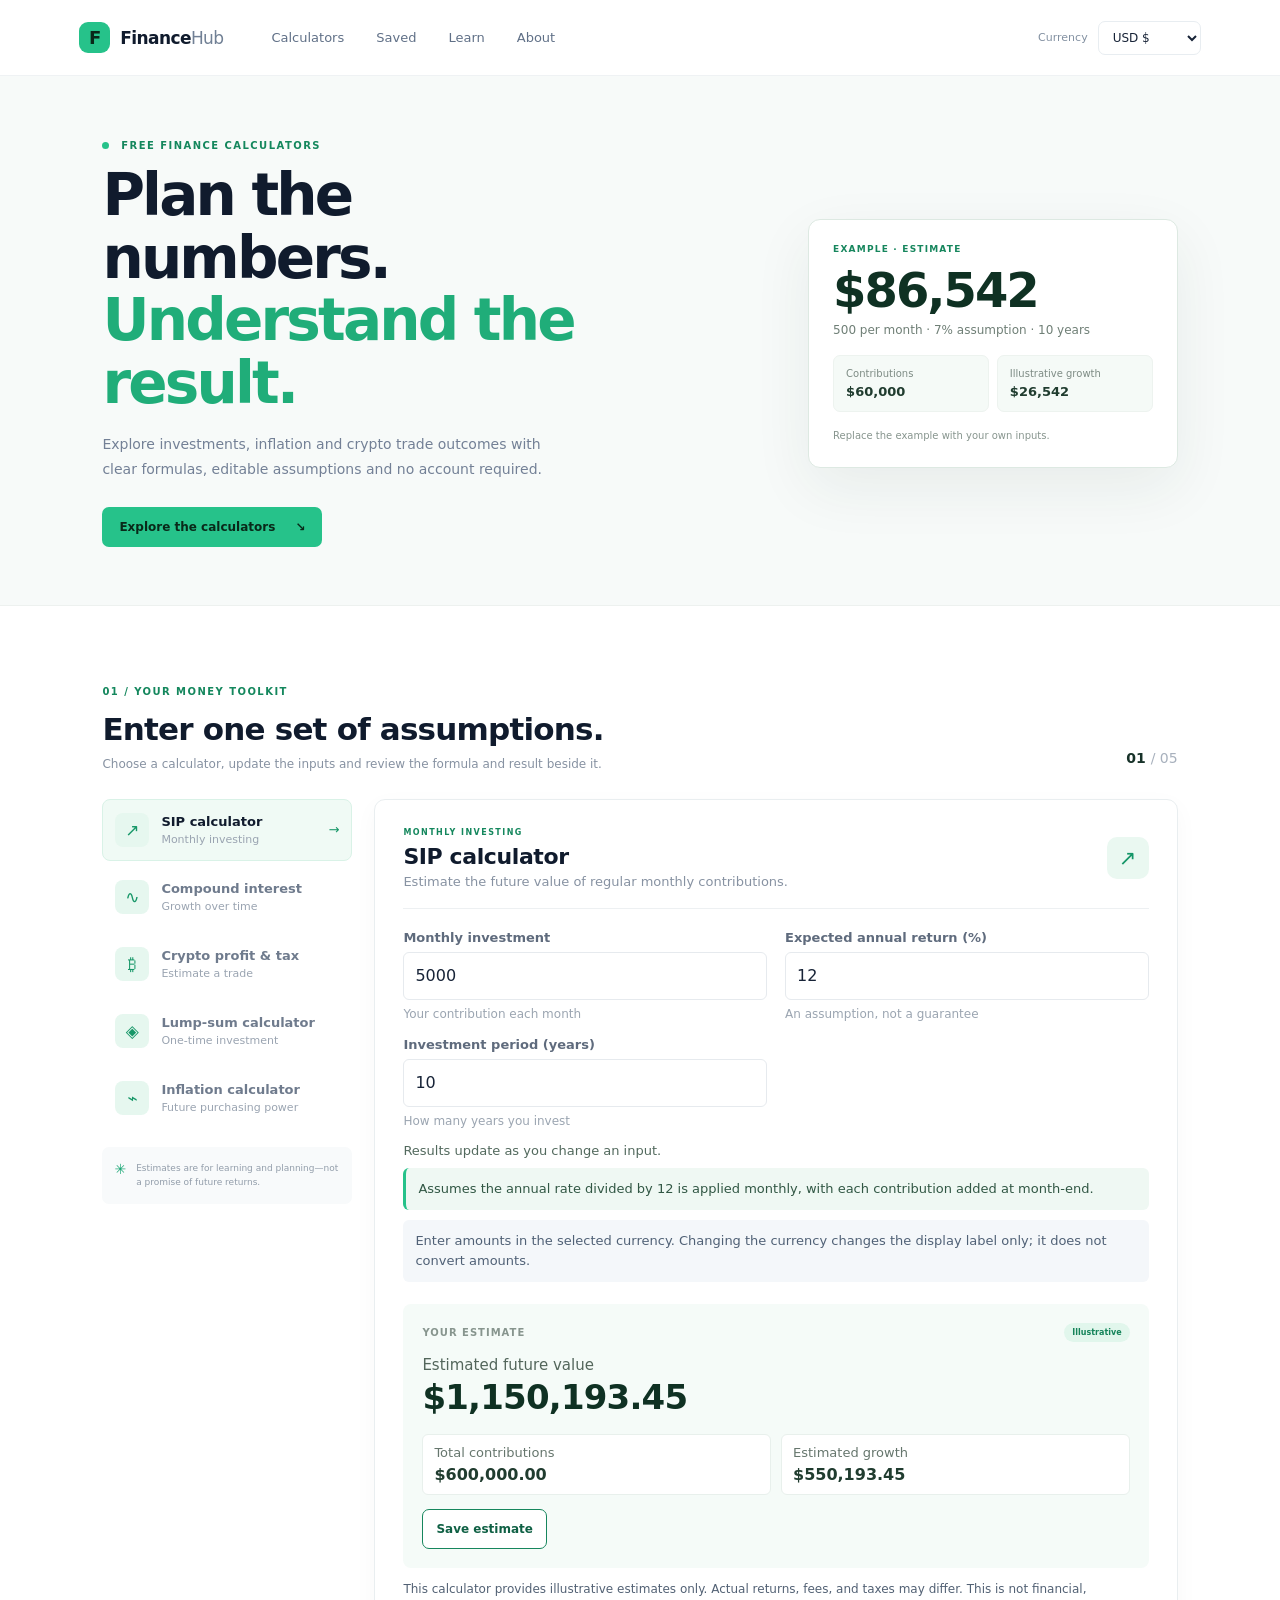
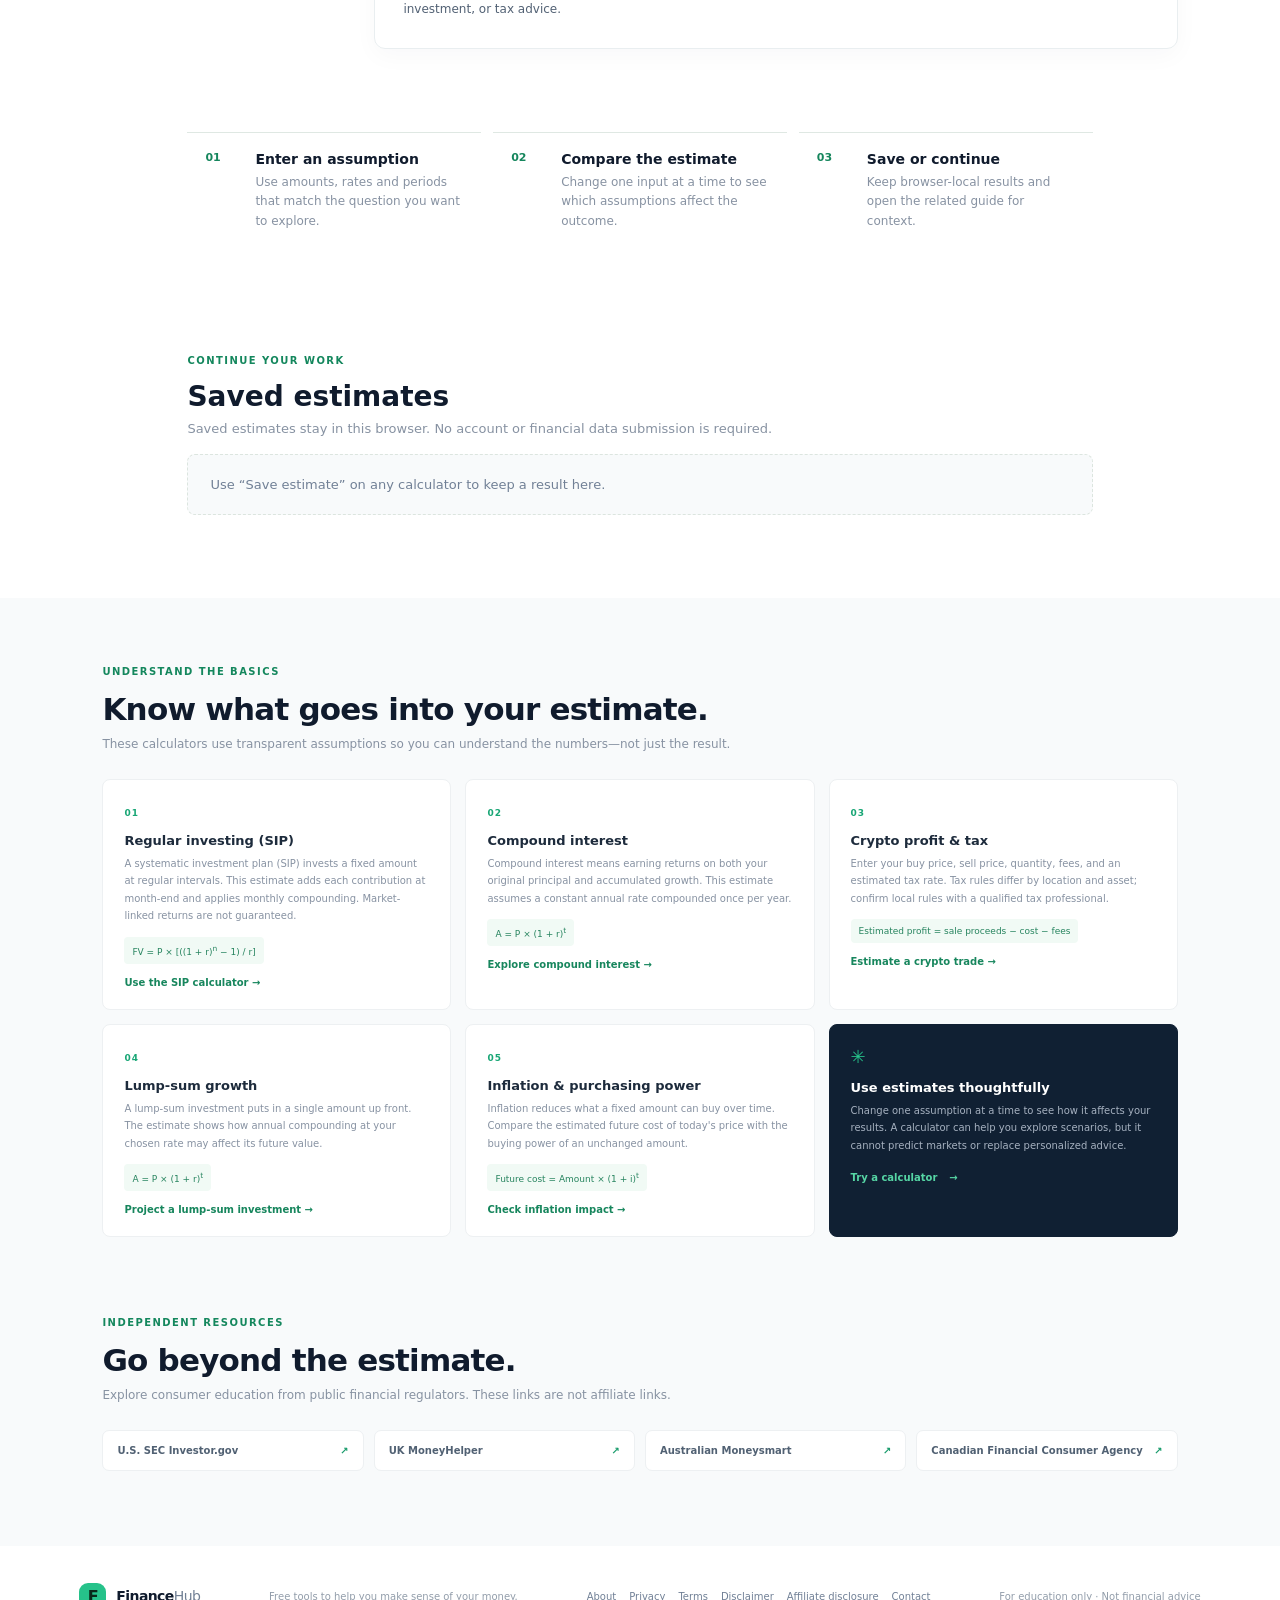
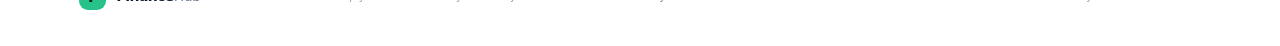
==== commit c89af4ea: "yes" ====
--- a/index.html
+++ b/index.html
@@ -44,32 +44,29 @@
     <main id="main-content">
       <section class="hero">
         <div class="hero-copy">
-          <p class="eyebrow"><span class="eyebrow-dot"></span> SIMPLE TOOLS. SMARTER DECISIONS.</p>
-          <h1>Make your next<br><span>money move</span> with clarity.</h1>
-          <p class="hero-text">Explore your investment growth, understand inflation, and estimate crypto gains with free, easy-to-use calculators.</p>
+          <p class="eyebrow"><span class="eyebrow-dot"></span> FREE FINANCE CALCULATORS</p>
+          <h1>Plan the numbers.<br><span>Understand the result.</span></h1>
+          <p class="hero-text">Explore investments, inflation and crypto trade outcomes with clear formulas, editable assumptions and no account required.</p>
           <a class="primary-link" href="#calculators">Explore the calculators <span aria-hidden="true">↘</span></a>
         </div>
-        <div class="hero-art" aria-hidden="true">
-          <div class="orbit orbit-one"></div>
-          <div class="orbit orbit-two"></div>
-          <div class="hero-card">
-            <span class="hero-card-label">ILLUSTRATIVE GROWTH SCENARIO</span>
-            <div class="hero-chart">
-              <span style="height: 35%"></span><span style="height: 47%"></span><span style="height: 42%"></span><span style="height: 61%"></span><span style="height: 55%"></span><span style="height: 76%"></span><span style="height: 69%"></span><span style="height: 92%"></span>
-            </div>
-            <div class="hero-card-footer"><span>Compare assumptions</span><span class="trend">↗</span></div>
+        <aside class="hero-result" aria-label="Example SIP calculation">
+          <p class="hero-result-kicker">EXAMPLE · ESTIMATE</p>
+          <strong>$86,542</strong>
+          <span>500 per month · 7% assumption · 10 years</span>
+          <div class="hero-result-details">
+            <div><span>Contributions</span><b>$60,000</b></div>
+            <div><span>Illustrative growth</span><b>$26,542</b></div>
           </div>
-          <span class="floating-tag tag-top">Built for clarity</span>
-          <span class="floating-tag tag-bottom">Free, browser-based tools</span>
-        </div>
+          <small>Replace the example with your own inputs.</small>
+        </aside>
       </section>
 
       <section class="calculator-section" id="calculators">
         <div class="section-heading">
           <div>
-            <p class="eyebrow">YOUR MONEY TOOLKIT</p>
-            <h2>What would you like to calculate?</h2>
-            <p class="section-description">Choose a tool, enter a few details, and explore an estimate.</p>
+            <p class="eyebrow">01 / YOUR MONEY TOOLKIT</p>
+            <h2>Enter one set of assumptions.</h2>
+            <p class="section-description">Choose a calculator, update the inputs and review the formula and result beside it.</p>
           </div>
           <span class="tool-count">01 <span>/ 05</span></span>
         </div>
@@ -107,6 +104,12 @@
             <p class="disclaimer">This calculator provides illustrative estimates only. Actual returns, fees, and taxes may differ. This is not financial, investment, or tax advice.</p>
           </section>
         </div>
+      </section>
+
+      <section class="workflow-section" aria-label="How to use the calculators">
+        <article><span>01</span><div><h2>Enter an assumption</h2><p>Use amounts, rates and periods that match the question you want to explore.</p></div></article>
+        <article><span>02</span><div><h2>Compare the estimate</h2><p>Change one input at a time to see which assumptions affect the outcome.</p></div></article>
+        <article><span>03</span><div><h2>Save or continue</h2><p>Keep browser-local results and open the related guide for context.</p></div></article>
       </section>
 
       <section class="saved-estimates-section" id="saved-estimates" aria-labelledby="saved-estimates-title">
--- a/styles.css
+++ b/styles.css
@@ -25,30 +25,30 @@
 .top-nav a:hover, .footer a:hover { color: var(--green-dark); }
 .currency-picker { margin-left: auto; display: flex; align-items: center; gap: 10px; color: #8290a1; font-size: 11px; }
 .currency-picker select { color: var(--ink); border: 1px solid var(--line); border-radius: 7px; background: #fff; padding: 8px 25px 8px 10px; font-size: 12px; }
-.hero { min-height: 446px; padding: 75px max(11vw, 32px) 65px; display: flex; align-items: center; justify-content: space-between; background: #f7faf9; overflow: hidden; }
+.hero { min-height: 420px; padding: 64px max(8vw, 32px) 58px; display: grid; grid-template-columns: minmax(0, 1.15fr) minmax(300px, .65fr); align-items: center; gap: 52px; background: #f7faf9; border-bottom: 1px solid #edf1ef; }
 .hero-copy { max-width: 550px; position: relative; z-index: 1; }
 .eyebrow { margin: 0 0 13px; color: #14875d; font-size: 10px; font-weight: 700; letter-spacing: 1.45px; }
 .eyebrow-dot { display: inline-block; width: 7px; height: 7px; margin-right: 7px; border-radius: 50%; background: var(--green); }
 h1, h2, h3, p { margin-top: 0; }
-h1 { margin-bottom: 17px; color: var(--navy); font: 800 clamp(38px, 5vw, 57px)/1.12 system-ui, sans-serif; letter-spacing: -2.6px; }
+h1 { margin-bottom: 17px; color: var(--navy); font: 800 clamp(38px, 5vw, 58px)/1.08 system-ui, sans-serif; letter-spacing: -2.8px; }
 h1 span { color: #20ad79; }
 .hero-text { max-width: 440px; margin-bottom: 25px; color: #738096; font-size: 14px; line-height: 1.8; }
 .primary-link { display: inline-flex; align-items: center; gap: 20px; padding: 13px 17px; color: #092919; background: var(--green); border-radius: 7px; font-size: 12px; font-weight: 700; transition: transform .2s, background .2s; }
 .primary-link:hover { transform: translateY(-2px); background: #36d39b; }
-.hero-art { width: 360px; height: 275px; position: relative; margin-right: 4%; display: grid; place-items: center; }
-.orbit { position: absolute; border: 1px solid #dae9e2; border-radius: 50%; transform: rotate(-22deg); }
-.orbit-one { width: 370px; height: 170px; }
-.orbit-two { width: 310px; height: 240px; }
-.hero-card { z-index: 1; width: 258px; height: 180px; padding: 22px; background: white; border: 1px solid #edf1ef; border-radius: 12px; box-shadow: 0 18px 55px #19332812; }
-.hero-card-label { font-size: 8px; font-weight: 700; letter-spacing: 1px; color: #99a4af; }
-.hero-chart { height: 93px; display: flex; align-items: end; gap: 10px; padding: 15px 5px 0; border-bottom: 1px solid #edf1ef; }
-.hero-chart span { flex: 1; border-radius: 3px 3px 0 0; background: #b7efd9; }
-.hero-chart span:nth-child(2n) { background: #27c48a; }
-.hero-card-footer { display: flex; justify-content: space-between; margin-top: 11px; color: #83918e; font-size: 10px; }
-.trend { color: #16a872; font-size: 18px; }
-.floating-tag { z-index: 2; position: absolute; padding: 10px 13px; color: #486254; background: white; border: 1px solid #e8efeb; border-radius: 7px; box-shadow: 0 8px 25px #20332c0d; font-size: 10px; }
-.tag-top { top: 25px; right: -9px; }
-.tag-bottom { bottom: 18px; left: 8px; }
+.hero-result { width: 100%; max-width: 390px; justify-self: end; padding: 24px; background: #fff; border: 1px solid #dde9e2; border-radius: 12px; box-shadow: 0 20px 60px #19332812; }
+.hero-result-kicker { margin-bottom: 8px; color: #16865d; font-size: 9px; font-weight: 800; letter-spacing: 1.2px; }
+.hero-result > strong { display: block; margin-bottom: 5px; color: #0f3123; font-size: clamp(36px, 5vw, 48px); letter-spacing: -2px; }
+.hero-result > span { display: block; color: #6f7f76; font-size: 12px; }
+.hero-result-details { display: grid; grid-template-columns: repeat(2, minmax(0, 1fr)); gap: 8px; margin: 18px 0 12px; }
+.hero-result-details div { display: grid; gap: 5px; padding: 12px; background: #f5faf7; border: 1px solid #edf3ef; border-radius: 7px; }
+.hero-result-details span { color: #7d8b84; font-size: 10px; }
+.hero-result-details b { color: #203c2f; font-size: 13px; }
+.hero-result small { color: #87958e; font-size: 10px; }
+.workflow-section { max-width: 1110px; margin: 0 auto; padding: 0 max(8vw, 24px) 70px; display: grid; grid-template-columns: repeat(3, minmax(0, 1fr)); gap: 12px; }
+.workflow-section article { display: grid; grid-template-columns: 38px minmax(0, 1fr); gap: 12px; padding: 18px; border-top: 1px solid #dfe8e3; }
+.workflow-section article > span { color: #16865d; font-size: 11px; font-weight: 800; }
+.workflow-section h2 { margin: 0 0 6px; color: var(--navy); font-size: 14px; }
+.workflow-section p { margin: 0; color: #8792a2; font-size: 12px; line-height: 1.65; }
 .calculator-section { padding: 80px max(8vw, 24px) 83px; }
 .section-heading { display: flex; align-items: end; justify-content: space-between; margin: 0 auto 28px; max-width: 1110px; }
 .section-heading h2, .learn-heading h2 { margin-bottom: 8px; color: var(--navy); font: 700 clamp(24px, 3vw, 31px)/1.25 system-ui, sans-serif; letter-spacing: -.8px; }
@@ -178,8 +178,7 @@
 .footer p, .footer > span { margin: 0; color: #929daa; font-size: 10px; }
 
 @media (max-width: 850px) {
-  .hero { padding-right: 6vw; padding-left: 7vw; }
-  .hero-art { width: 300px; margin-right: 0; transform: scale(.88); }
+  .hero { grid-template-columns: minmax(0, 1fr) 300px; padding-right: 6vw; padding-left: 7vw; gap: 24px; }
   .calculator-layout { grid-template-columns: 210px minmax(0, 1fr); gap: 14px; }
   .calculator-card { padding: 22px; }
   .learn-grid { grid-template-columns: repeat(2, minmax(0, 1fr)); }
@@ -195,7 +194,8 @@
   .currency-picker > span { display: none; }
   .currency-picker select { padding: 6px 14px 6px 5px; font-size: 9px; }
   .hero { min-height: auto; padding: 58px 24px 34px; }
-  .hero-art { display: none; }
+  .hero { grid-template-columns: 1fr; }
+  .hero-result { max-width: none; justify-self: stretch; }
   h1 { font-size: 42px; }
   .hero-text { font-size: 13px; }
   .calculator-section { padding: 57px 16px 60px; }
@@ -247,6 +247,7 @@
 
 @media (max-width: 640px) {
   .top-nav { font-size: 11px; }
+  .workflow-section { grid-template-columns: 1fr; padding: 0 16px 45px; }
   .saved-estimates-section { padding: 28px 16px 55px; }
   .saved-estimates-heading { align-items: start; flex-direction: column; }
   .saved-estimates-heading h2 { font-size: 25px; }
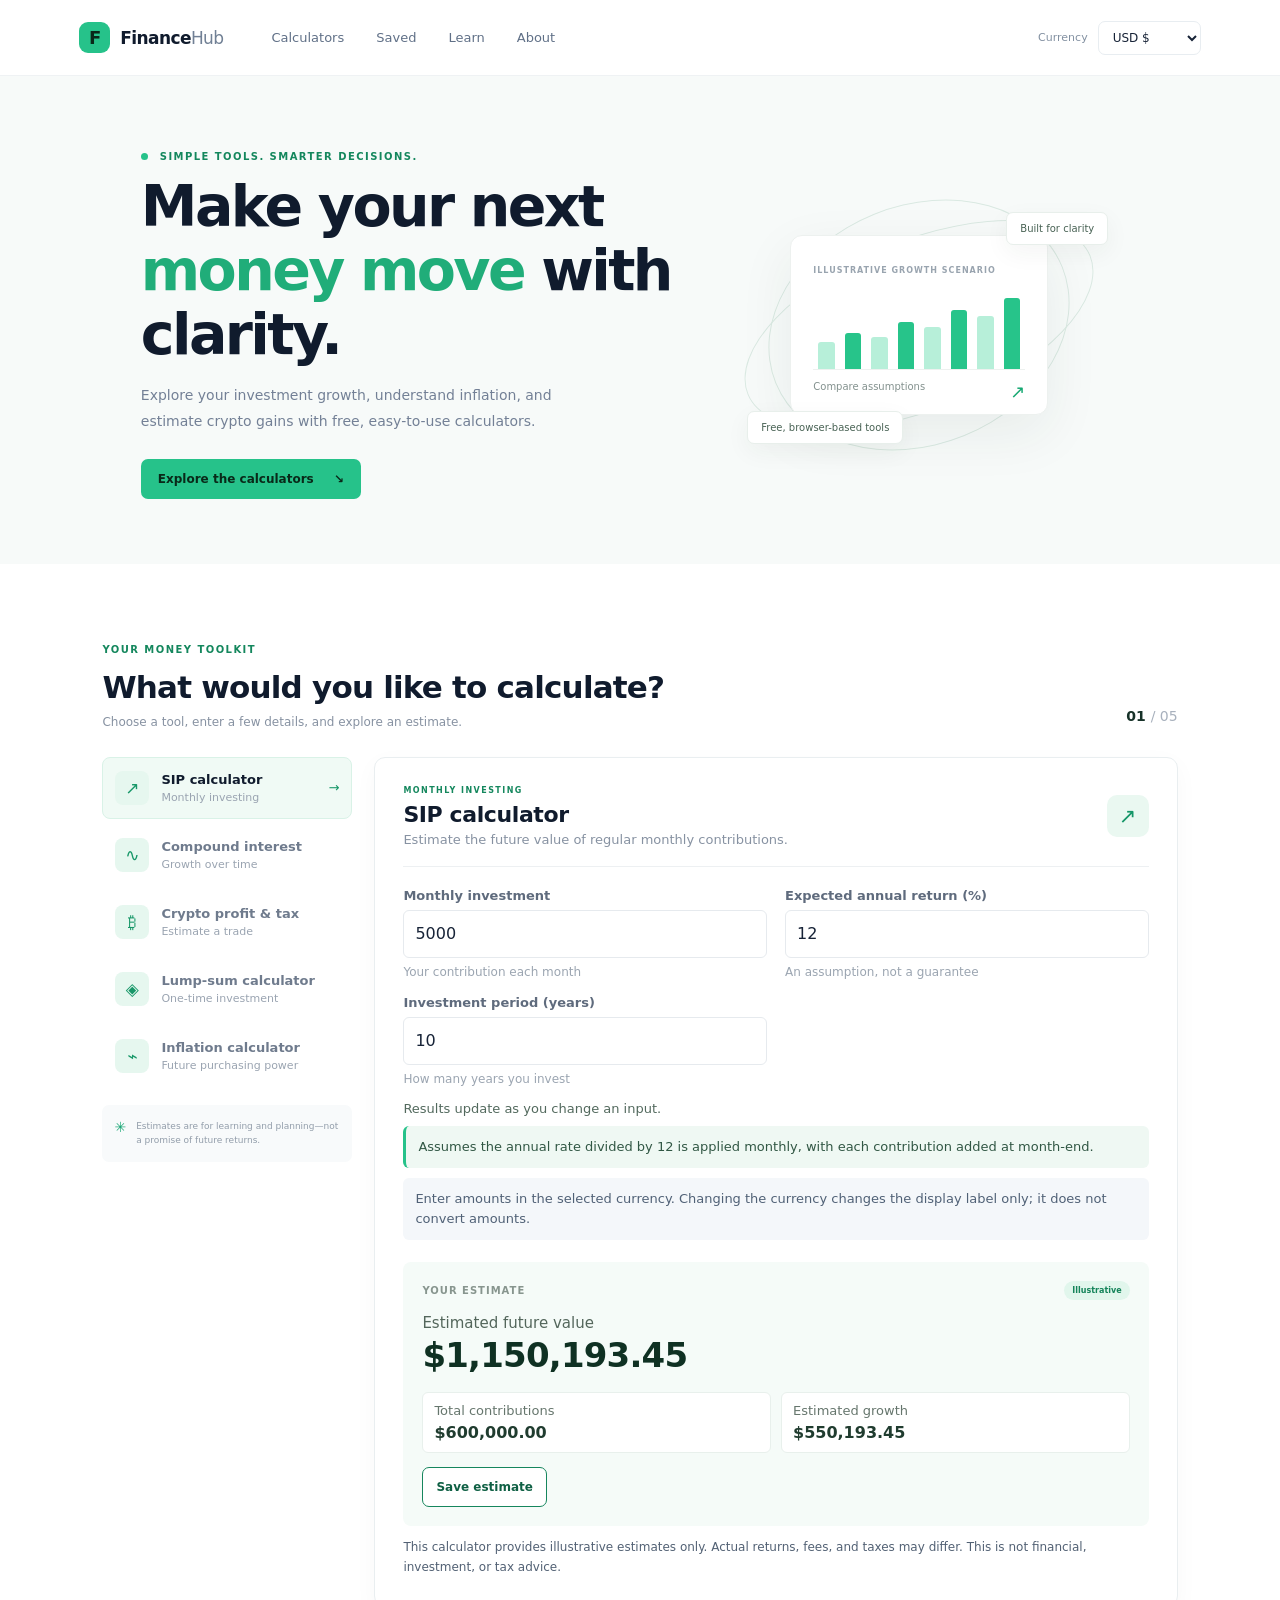
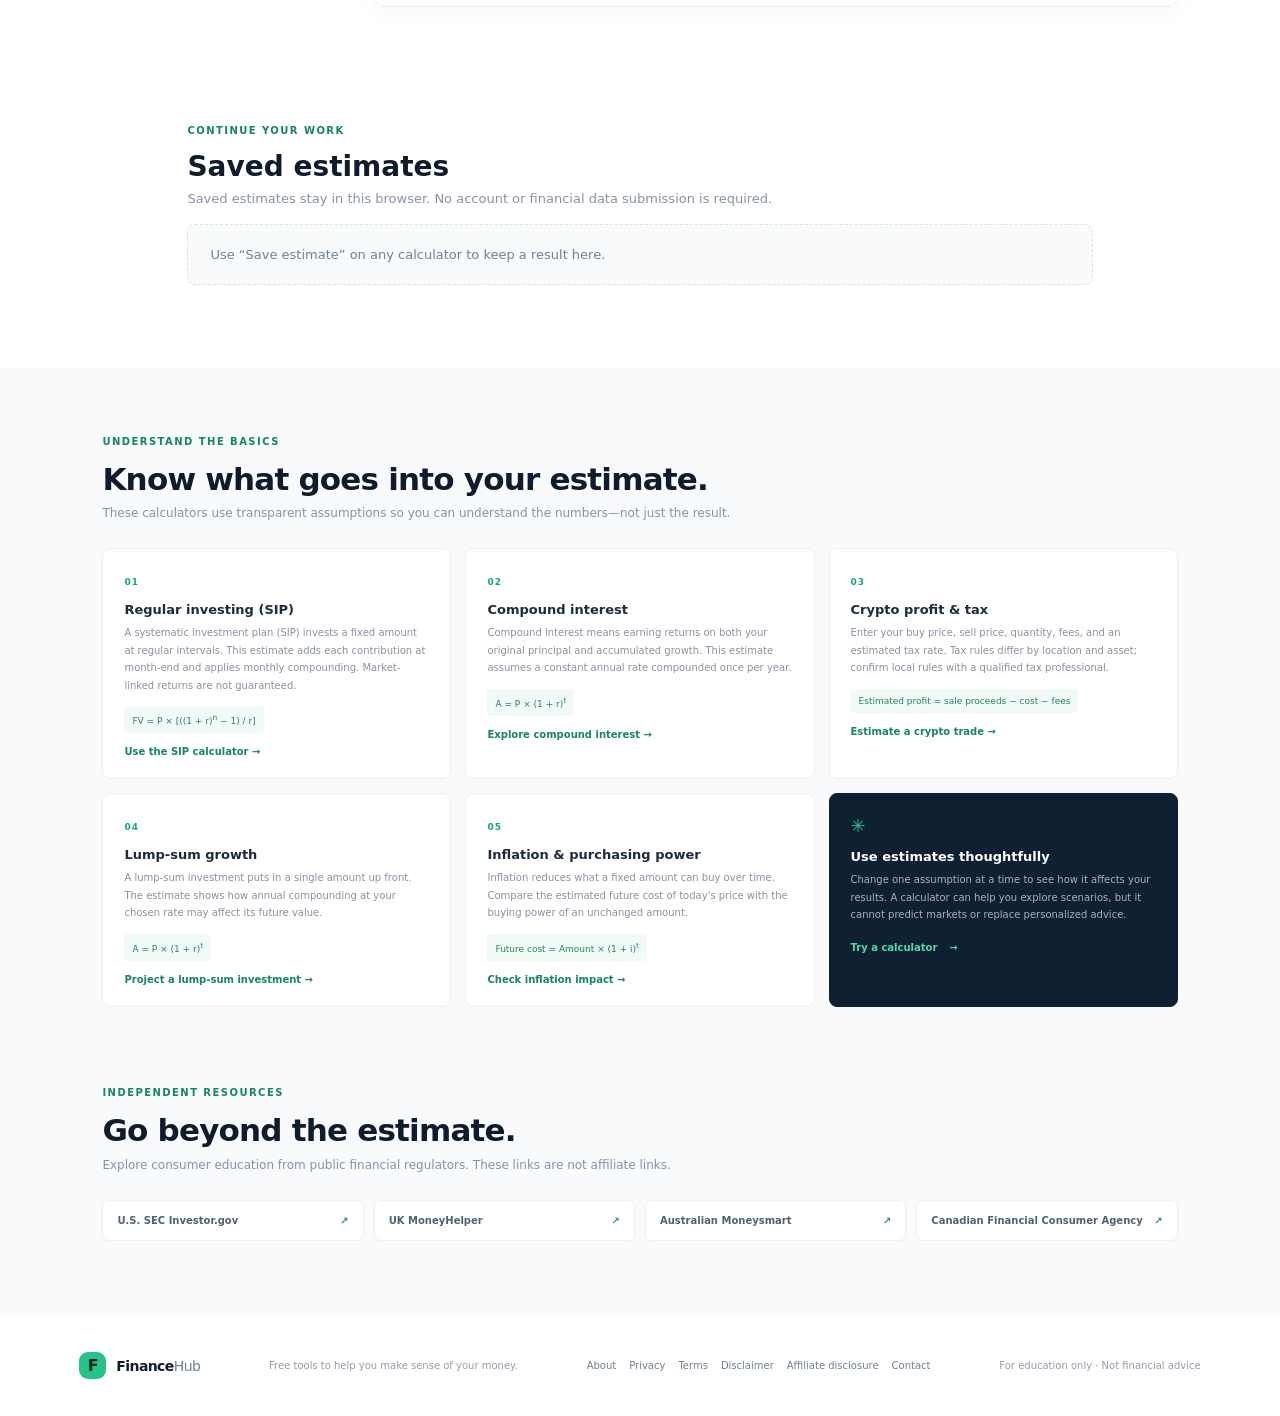
==== commit 5782b9ad: "yes" ====
--- a/index.html
+++ b/index.html
@@ -44,29 +44,32 @@
     <main id="main-content">
       <section class="hero">
         <div class="hero-copy">
-          <p class="eyebrow"><span class="eyebrow-dot"></span> FREE FINANCE CALCULATORS</p>
-          <h1>Plan the numbers.<br><span>Understand the result.</span></h1>
-          <p class="hero-text">Explore investments, inflation and crypto trade outcomes with clear formulas, editable assumptions and no account required.</p>
+          <p class="eyebrow"><span class="eyebrow-dot"></span> SIMPLE TOOLS. SMARTER DECISIONS.</p>
+          <h1>Make your next<br><span>money move</span> with clarity.</h1>
+          <p class="hero-text">Explore your investment growth, understand inflation, and estimate crypto gains with free, easy-to-use calculators.</p>
           <a class="primary-link" href="#calculators">Explore the calculators <span aria-hidden="true">↘</span></a>
         </div>
-        <aside class="hero-result" aria-label="Example SIP calculation">
-          <p class="hero-result-kicker">EXAMPLE · ESTIMATE</p>
-          <strong>$86,542</strong>
-          <span>500 per month · 7% assumption · 10 years</span>
-          <div class="hero-result-details">
-            <div><span>Contributions</span><b>$60,000</b></div>
-            <div><span>Illustrative growth</span><b>$26,542</b></div>
+        <div class="hero-art" aria-hidden="true">
+          <div class="orbit orbit-one"></div>
+          <div class="orbit orbit-two"></div>
+          <div class="hero-card">
+            <span class="hero-card-label">ILLUSTRATIVE GROWTH SCENARIO</span>
+            <div class="hero-chart">
+              <span style="height: 35%"></span><span style="height: 47%"></span><span style="height: 42%"></span><span style="height: 61%"></span><span style="height: 55%"></span><span style="height: 76%"></span><span style="height: 69%"></span><span style="height: 92%"></span>
+            </div>
+            <div class="hero-card-footer"><span>Compare assumptions</span><span class="trend">↗</span></div>
           </div>
-          <small>Replace the example with your own inputs.</small>
-        </aside>
+          <span class="floating-tag tag-top">Built for clarity</span>
+          <span class="floating-tag tag-bottom">Free, browser-based tools</span>
+        </div>
       </section>
 
       <section class="calculator-section" id="calculators">
         <div class="section-heading">
           <div>
-            <p class="eyebrow">01 / YOUR MONEY TOOLKIT</p>
-            <h2>Enter one set of assumptions.</h2>
-            <p class="section-description">Choose a calculator, update the inputs and review the formula and result beside it.</p>
+            <p class="eyebrow">YOUR MONEY TOOLKIT</p>
+            <h2>What would you like to calculate?</h2>
+            <p class="section-description">Choose a tool, enter a few details, and explore an estimate.</p>
           </div>
           <span class="tool-count">01 <span>/ 05</span></span>
         </div>
@@ -104,12 +107,6 @@
             <p class="disclaimer">This calculator provides illustrative estimates only. Actual returns, fees, and taxes may differ. This is not financial, investment, or tax advice.</p>
           </section>
         </div>
-      </section>
-
-      <section class="workflow-section" aria-label="How to use the calculators">
-        <article><span>01</span><div><h2>Enter an assumption</h2><p>Use amounts, rates and periods that match the question you want to explore.</p></div></article>
-        <article><span>02</span><div><h2>Compare the estimate</h2><p>Change one input at a time to see which assumptions affect the outcome.</p></div></article>
-        <article><span>03</span><div><h2>Save or continue</h2><p>Keep browser-local results and open the related guide for context.</p></div></article>
       </section>
 
       <section class="saved-estimates-section" id="saved-estimates" aria-labelledby="saved-estimates-title">
--- a/styles.css
+++ b/styles.css
@@ -25,30 +25,30 @@
 .top-nav a:hover, .footer a:hover { color: var(--green-dark); }
 .currency-picker { margin-left: auto; display: flex; align-items: center; gap: 10px; color: #8290a1; font-size: 11px; }
 .currency-picker select { color: var(--ink); border: 1px solid var(--line); border-radius: 7px; background: #fff; padding: 8px 25px 8px 10px; font-size: 12px; }
-.hero { min-height: 420px; padding: 64px max(8vw, 32px) 58px; display: grid; grid-template-columns: minmax(0, 1.15fr) minmax(300px, .65fr); align-items: center; gap: 52px; background: #f7faf9; border-bottom: 1px solid #edf1ef; }
+.hero { min-height: 446px; padding: 75px max(11vw, 32px) 65px; display: flex; align-items: center; justify-content: space-between; background: #f7faf9; overflow: hidden; }
 .hero-copy { max-width: 550px; position: relative; z-index: 1; }
 .eyebrow { margin: 0 0 13px; color: #14875d; font-size: 10px; font-weight: 700; letter-spacing: 1.45px; }
 .eyebrow-dot { display: inline-block; width: 7px; height: 7px; margin-right: 7px; border-radius: 50%; background: var(--green); }
 h1, h2, h3, p { margin-top: 0; }
-h1 { margin-bottom: 17px; color: var(--navy); font: 800 clamp(38px, 5vw, 58px)/1.08 system-ui, sans-serif; letter-spacing: -2.8px; }
+h1 { margin-bottom: 17px; color: var(--navy); font: 800 clamp(38px, 5vw, 57px)/1.12 system-ui, sans-serif; letter-spacing: -2.6px; }
 h1 span { color: #20ad79; }
 .hero-text { max-width: 440px; margin-bottom: 25px; color: #738096; font-size: 14px; line-height: 1.8; }
 .primary-link { display: inline-flex; align-items: center; gap: 20px; padding: 13px 17px; color: #092919; background: var(--green); border-radius: 7px; font-size: 12px; font-weight: 700; transition: transform .2s, background .2s; }
 .primary-link:hover { transform: translateY(-2px); background: #36d39b; }
-.hero-result { width: 100%; max-width: 390px; justify-self: end; padding: 24px; background: #fff; border: 1px solid #dde9e2; border-radius: 12px; box-shadow: 0 20px 60px #19332812; }
-.hero-result-kicker { margin-bottom: 8px; color: #16865d; font-size: 9px; font-weight: 800; letter-spacing: 1.2px; }
-.hero-result > strong { display: block; margin-bottom: 5px; color: #0f3123; font-size: clamp(36px, 5vw, 48px); letter-spacing: -2px; }
-.hero-result > span { display: block; color: #6f7f76; font-size: 12px; }
-.hero-result-details { display: grid; grid-template-columns: repeat(2, minmax(0, 1fr)); gap: 8px; margin: 18px 0 12px; }
-.hero-result-details div { display: grid; gap: 5px; padding: 12px; background: #f5faf7; border: 1px solid #edf3ef; border-radius: 7px; }
-.hero-result-details span { color: #7d8b84; font-size: 10px; }
-.hero-result-details b { color: #203c2f; font-size: 13px; }
-.hero-result small { color: #87958e; font-size: 10px; }
-.workflow-section { max-width: 1110px; margin: 0 auto; padding: 0 max(8vw, 24px) 70px; display: grid; grid-template-columns: repeat(3, minmax(0, 1fr)); gap: 12px; }
-.workflow-section article { display: grid; grid-template-columns: 38px minmax(0, 1fr); gap: 12px; padding: 18px; border-top: 1px solid #dfe8e3; }
-.workflow-section article > span { color: #16865d; font-size: 11px; font-weight: 800; }
-.workflow-section h2 { margin: 0 0 6px; color: var(--navy); font-size: 14px; }
-.workflow-section p { margin: 0; color: #8792a2; font-size: 12px; line-height: 1.65; }
+.hero-art { width: 360px; height: 275px; position: relative; margin-right: 4%; display: grid; place-items: center; }
+.orbit { position: absolute; border: 1px solid #dae9e2; border-radius: 50%; transform: rotate(-22deg); }
+.orbit-one { width: 370px; height: 170px; }
+.orbit-two { width: 310px; height: 240px; }
+.hero-card { z-index: 1; width: 258px; height: 180px; padding: 22px; background: white; border: 1px solid #edf1ef; border-radius: 12px; box-shadow: 0 18px 55px #19332812; }
+.hero-card-label { font-size: 8px; font-weight: 700; letter-spacing: 1px; color: #99a4af; }
+.hero-chart { height: 93px; display: flex; align-items: end; gap: 10px; padding: 15px 5px 0; border-bottom: 1px solid #edf1ef; }
+.hero-chart span { flex: 1; border-radius: 3px 3px 0 0; background: #b7efd9; }
+.hero-chart span:nth-child(2n) { background: #27c48a; }
+.hero-card-footer { display: flex; justify-content: space-between; margin-top: 11px; color: #83918e; font-size: 10px; }
+.trend { color: #16a872; font-size: 18px; }
+.floating-tag { z-index: 2; position: absolute; padding: 10px 13px; color: #486254; background: white; border: 1px solid #e8efeb; border-radius: 7px; box-shadow: 0 8px 25px #20332c0d; font-size: 10px; }
+.tag-top { top: 25px; right: -9px; }
+.tag-bottom { bottom: 18px; left: 8px; }
 .calculator-section { padding: 80px max(8vw, 24px) 83px; }
 .section-heading { display: flex; align-items: end; justify-content: space-between; margin: 0 auto 28px; max-width: 1110px; }
 .section-heading h2, .learn-heading h2 { margin-bottom: 8px; color: var(--navy); font: 700 clamp(24px, 3vw, 31px)/1.25 system-ui, sans-serif; letter-spacing: -.8px; }
@@ -178,7 +178,8 @@
 .footer p, .footer > span { margin: 0; color: #929daa; font-size: 10px; }
 
 @media (max-width: 850px) {
-  .hero { grid-template-columns: minmax(0, 1fr) 300px; padding-right: 6vw; padding-left: 7vw; gap: 24px; }
+  .hero { padding-right: 6vw; padding-left: 7vw; }
+  .hero-art { width: 300px; margin-right: 0; transform: scale(.88); }
   .calculator-layout { grid-template-columns: 210px minmax(0, 1fr); gap: 14px; }
   .calculator-card { padding: 22px; }
   .learn-grid { grid-template-columns: repeat(2, minmax(0, 1fr)); }
@@ -194,8 +195,7 @@
   .currency-picker > span { display: none; }
   .currency-picker select { padding: 6px 14px 6px 5px; font-size: 9px; }
   .hero { min-height: auto; padding: 58px 24px 34px; }
-  .hero { grid-template-columns: 1fr; }
-  .hero-result { max-width: none; justify-self: stretch; }
+  .hero-art { display: none; }
   h1 { font-size: 42px; }
   .hero-text { font-size: 13px; }
   .calculator-section { padding: 57px 16px 60px; }
@@ -247,7 +247,6 @@
 
 @media (max-width: 640px) {
   .top-nav { font-size: 11px; }
-  .workflow-section { grid-template-columns: 1fr; padding: 0 16px 45px; }
   .saved-estimates-section { padding: 28px 16px 55px; }
   .saved-estimates-heading { align-items: start; flex-direction: column; }
   .saved-estimates-heading h2 { font-size: 25px; }
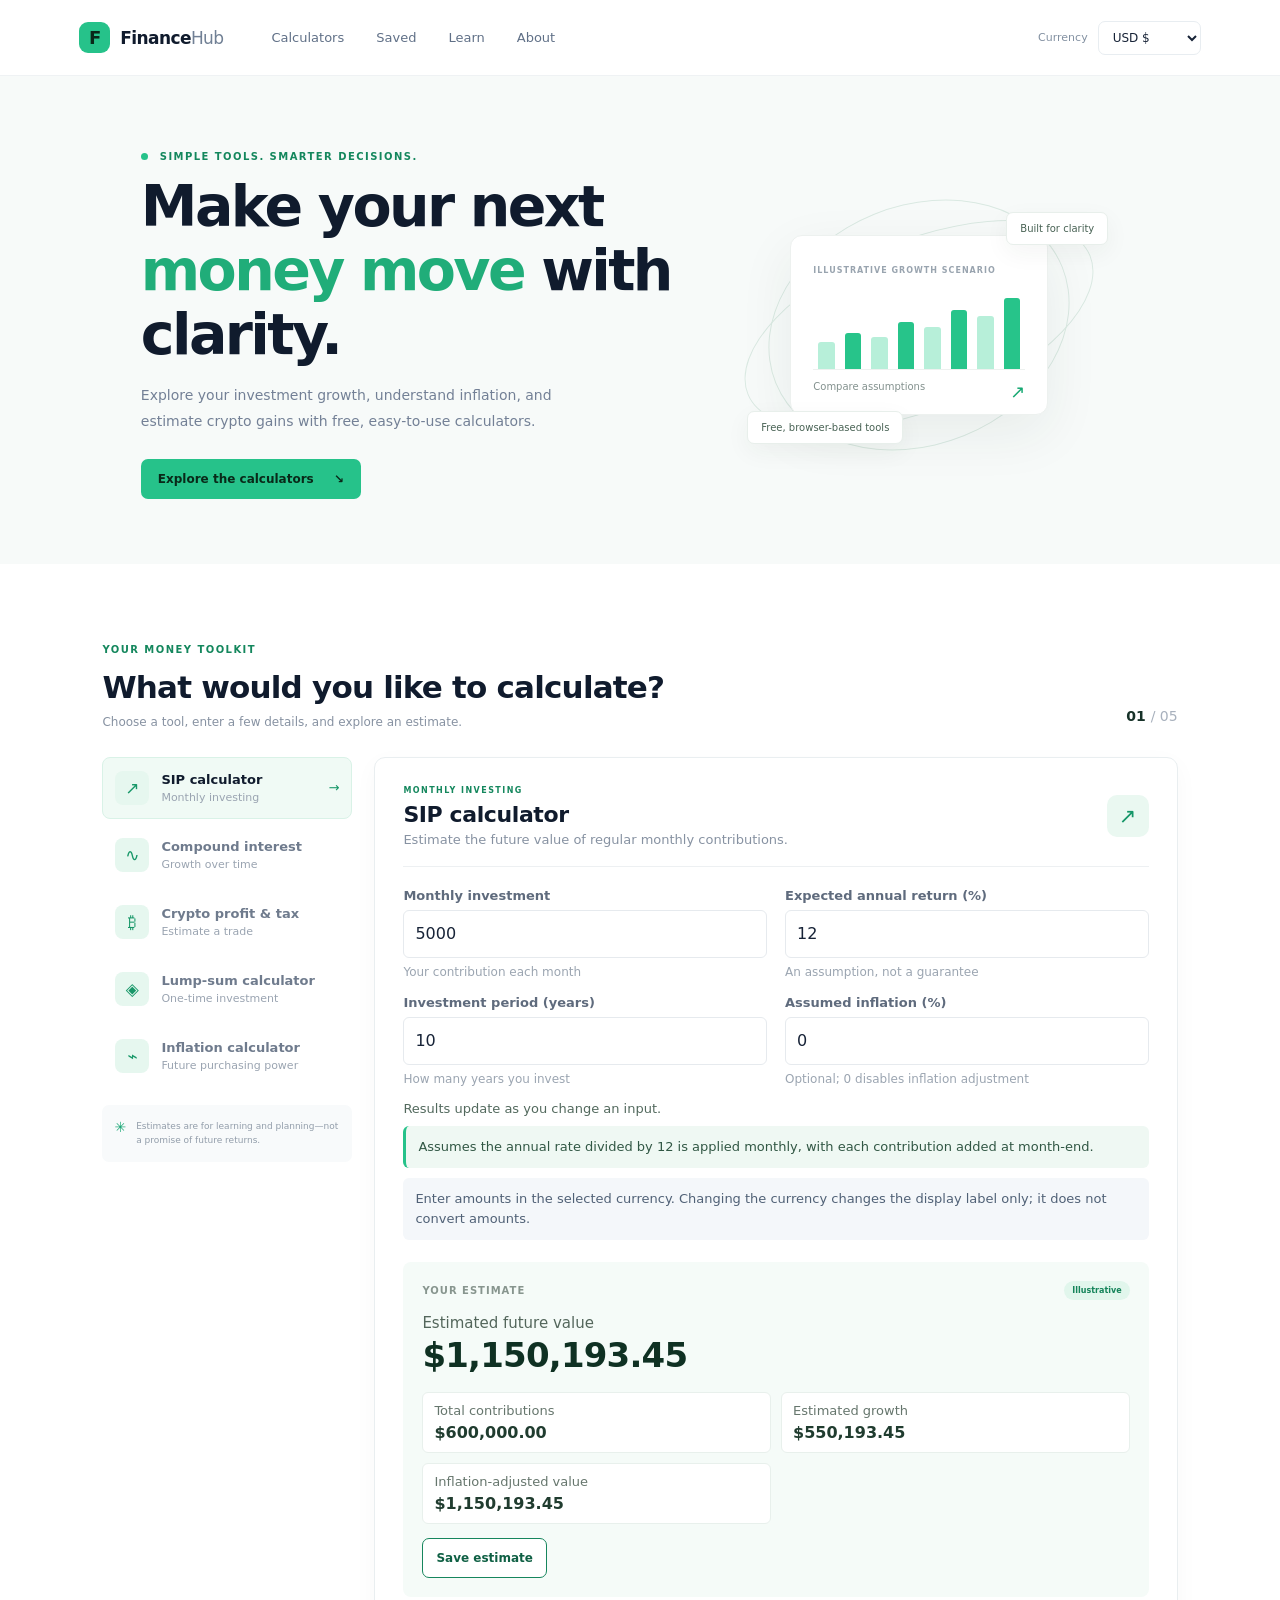
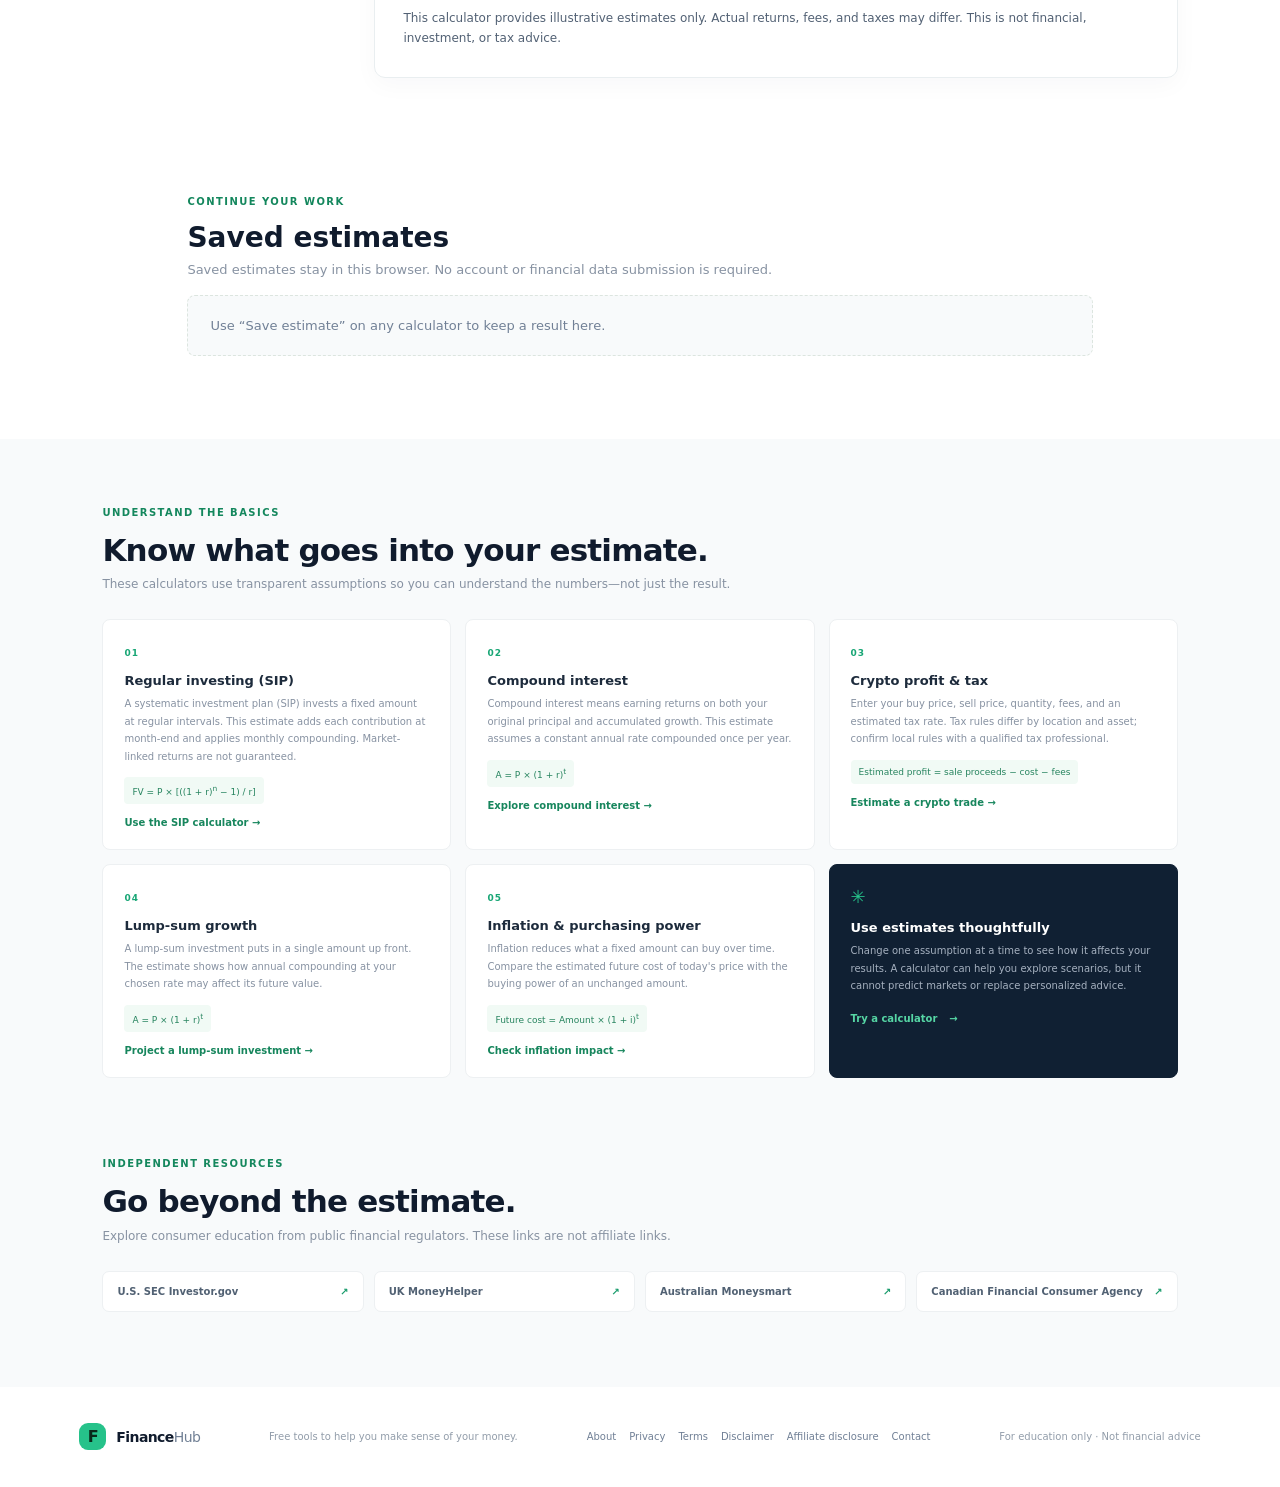
==== commit 1ff3c4cf: "yes" ====
--- a/index.html
+++ b/index.html
@@ -12,6 +12,7 @@
     <meta property="og:title" content="Free Finance Calculators | FinanceHub">
     <meta property="og:description" content="Explore free tools for investment growth, crypto profit estimates and inflation.">
     <link rel="stylesheet" href="styles.css">
+    <script src="calculator-engine.js" defer></script>
     <script src="script.js" defer></script>
   </head>
   <body>
--- a/styles.css
+++ b/styles.css
@@ -83,6 +83,29 @@
 .field input:invalid { border-color: #d77770; }
 .field-hint { color: #9ba5b1; font-size: 12px; }
 .live-update-note { margin: -3px 0 0; color: #52695d; font-size: 13px; }
+.chart-wrap { margin-top: 18px; padding-top: 16px; border-top: 1px solid #e8f0ec; }
+.chart-heading, .chart-legend { display: flex; align-items: center; justify-content: space-between; gap: 12px; }
+.chart-heading { color: #53665b; font-size: 13px; font-weight: 700; }
+.chart-heading span:last-child { color: #87958e; font-size: 11px; font-weight: 500; }
+.chart-legend { justify-content: flex-start; margin: 12px 0 4px; color: #87958e; font-size: 10px; }
+.chart-legend span { display: inline-flex; align-items: center; gap: 5px; }
+.chart-legend i { width: 9px; height: 9px; border-radius: 2px; }
+.legend-contributions { background: #b7efd9; }
+.legend-growth { background: #27c48a; }
+.chart { height: 180px; display: flex; align-items: end; gap: 7px; padding-top: 10px; border-bottom: 1px solid #dde8e2; overflow-x: auto; }
+.chart-column { height: 100%; min-width: 42px; display: grid; grid-template-rows: minmax(0, 1fr) 22px; align-items: end; gap: 4px; flex: 1; }
+.chart-bars { height: 100%; display: flex; align-items: end; justify-content: center; gap: 3px; }
+.chart-bars span { width: 13px; min-height: 2px; border-radius: 3px 3px 0 0; }
+.chart-growth { background: #27c48a; }
+.chart-contributions { background: #b7efd9; }
+.chart-year { color: #87958e; font-size: 9px; text-align: center; }
+.schedule-details { margin-top: 14px; border: 1px solid #e8eef0; border-radius: 7px; }
+.schedule-details summary { padding: 12px 14px; color: #334357; font-size: 12px; font-weight: 700; cursor: pointer; }
+.schedule-wrap { overflow-x: auto; }
+.schedule-table { width: 100%; border-collapse: collapse; font-size: 11px; }
+.schedule-table th, .schedule-table td { padding: 9px 12px; border-top: 1px solid #edf0f2; text-align: right; white-space: nowrap; }
+.schedule-table th:first-child, .schedule-table td:first-child { text-align: left; }
+.calculate-button { min-height: 44px; padding: 10px 15px; border: 0; border-radius: 7px; color: #092919; background: var(--green); font-size: 12px; font-weight: 800; cursor: pointer; }
 .calculation-assumptions, .currency-note { margin: 10px 0 0; padding: 11px 12px; border-radius: 6px; font-size: 13px; line-height: 1.55; }
 .calculation-assumptions { color: #315744; background: #eff8f3; border-left: 3px solid #26c28a; }
 .currency-note { color: #506176; background: #f4f7fa; }
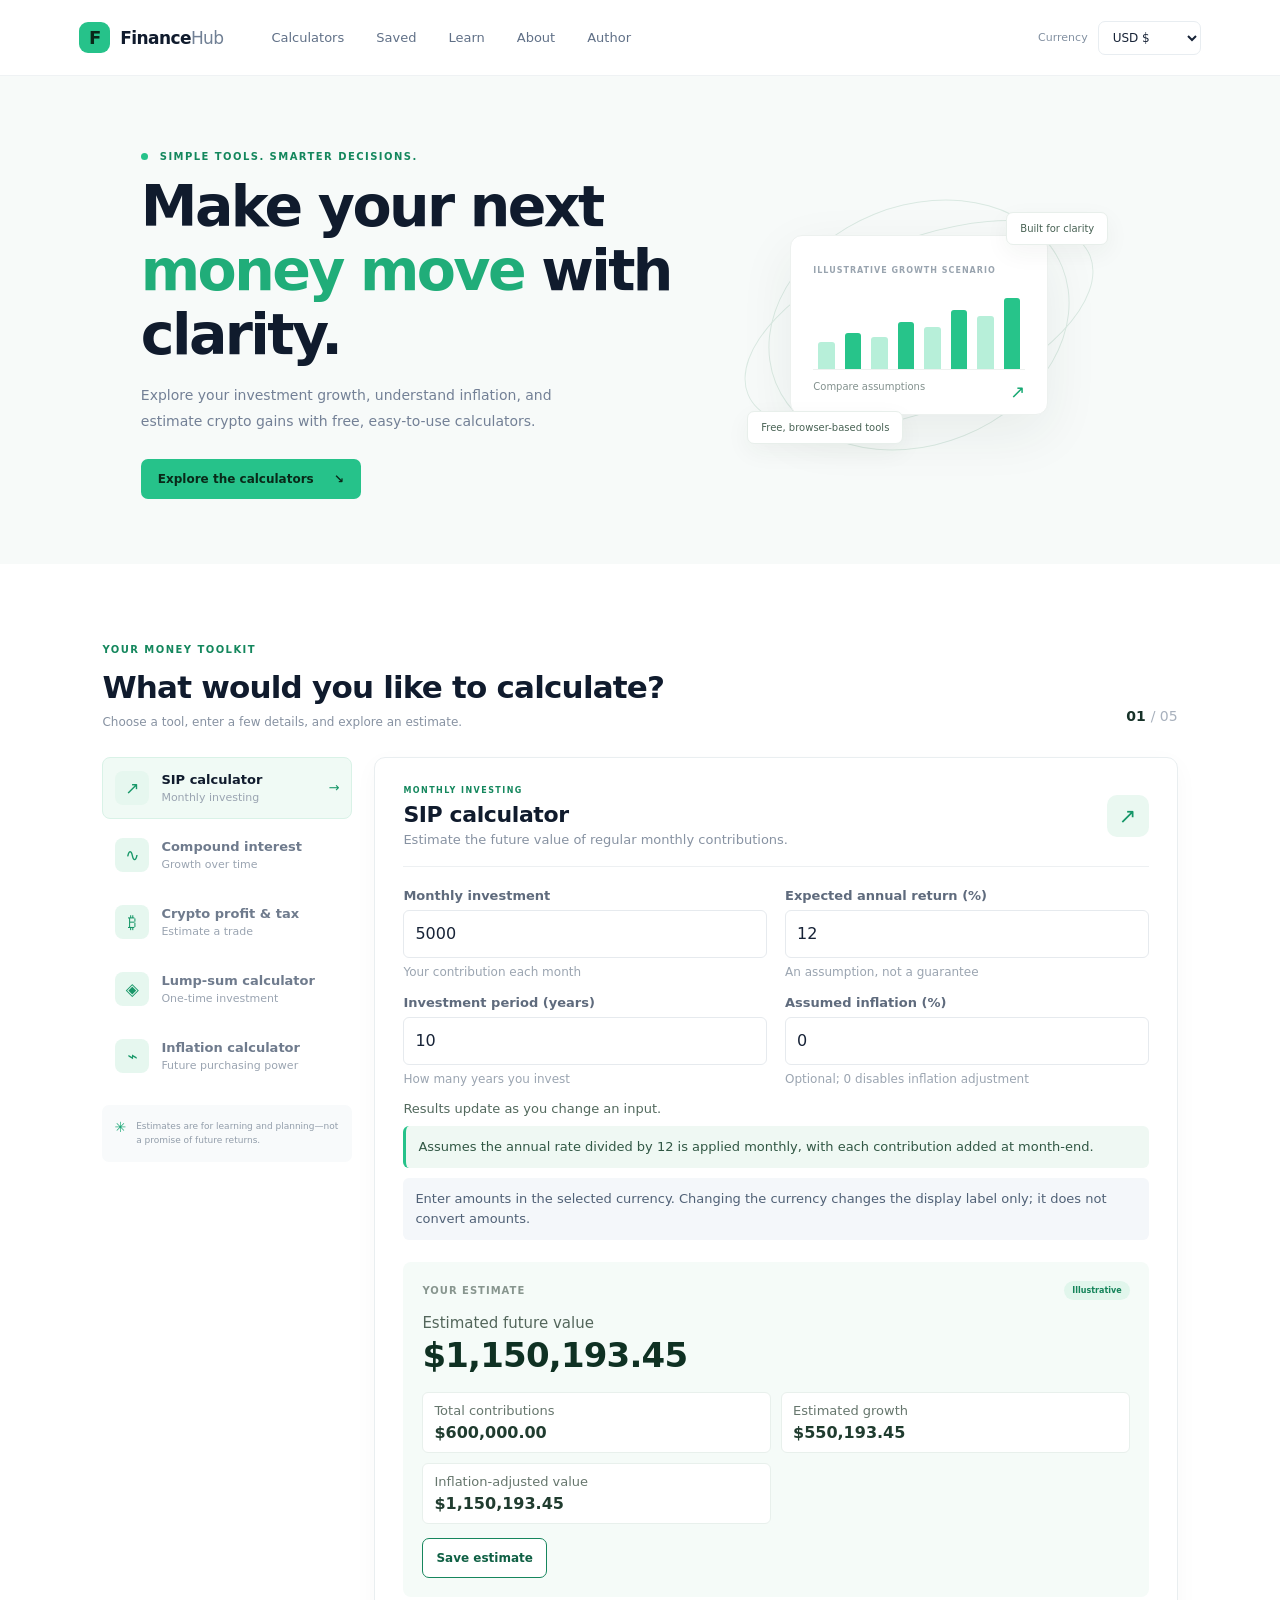
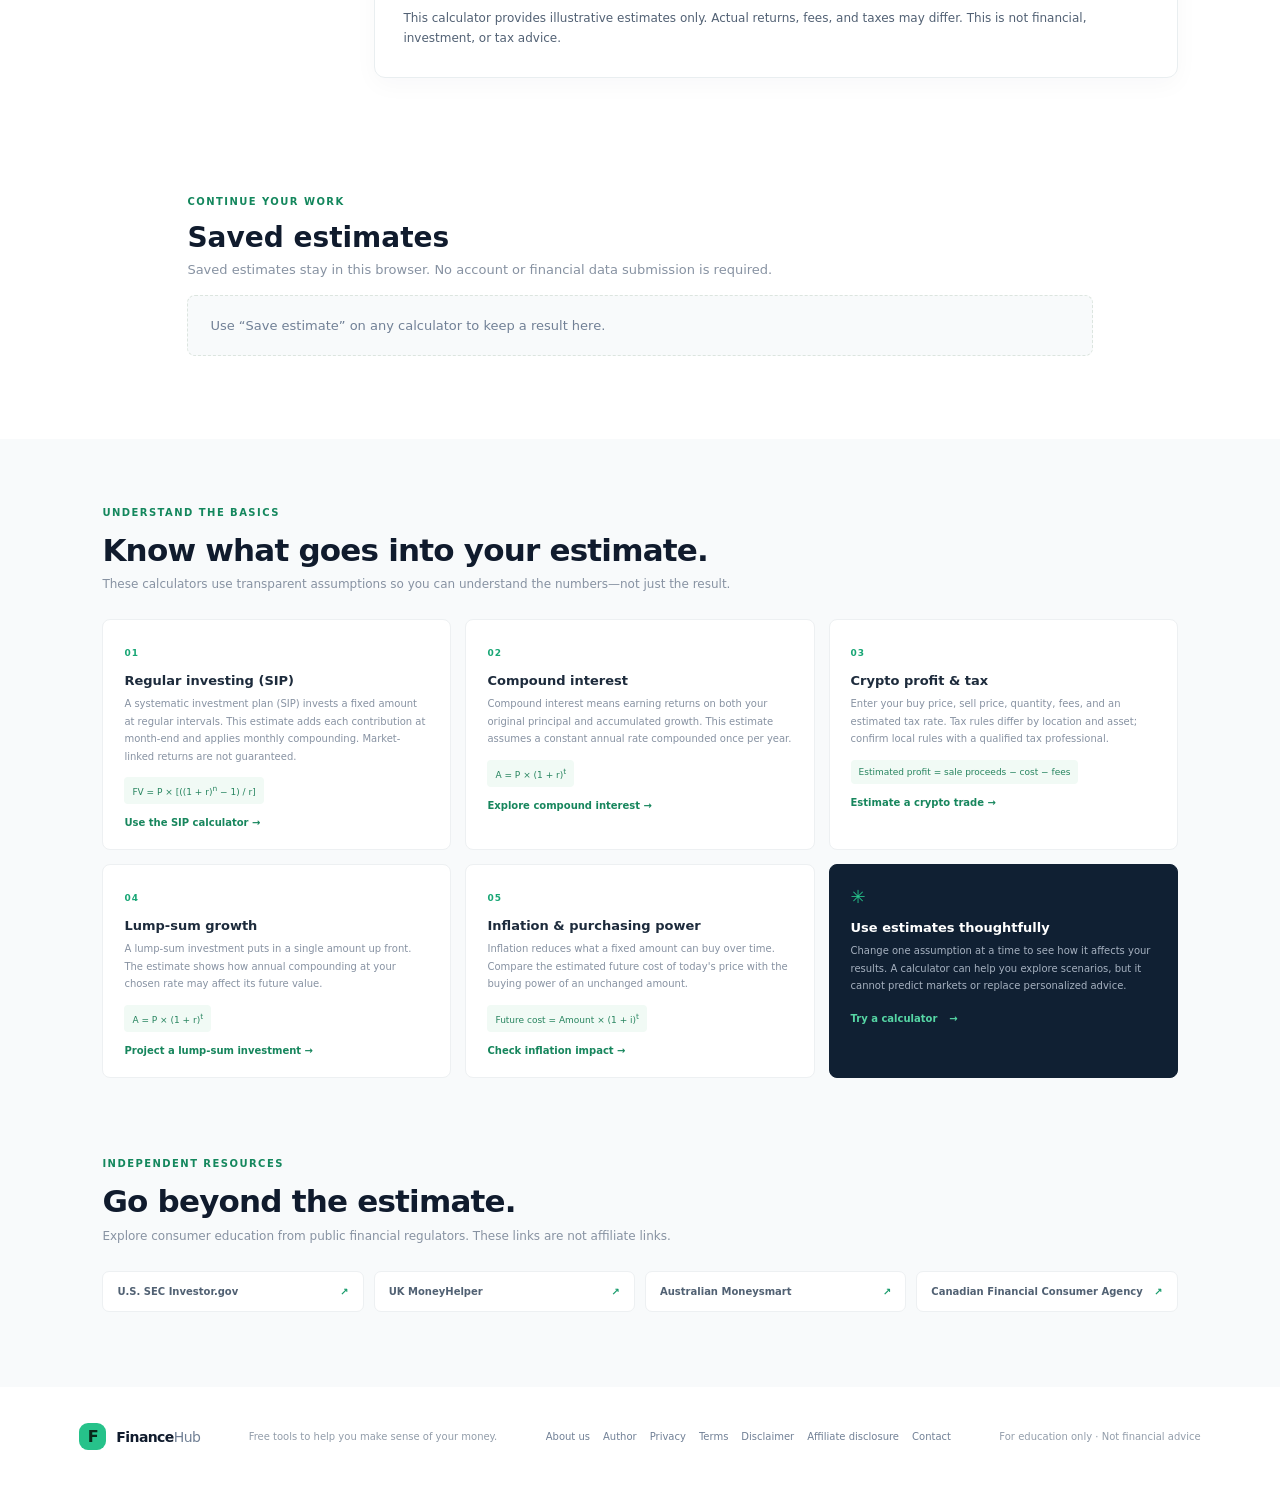
==== commit 9fd8da38: "yes" ====
--- a/index.html
+++ b/index.html
@@ -27,6 +27,7 @@
         <a href="#saved-estimates">Saved</a>
         <a href="#learn">Learn</a>
         <a href="about.html">About</a>
+        <a href="author.html">Author</a>
       </nav>
       <label class="currency-picker">
         <span>Currency</span>
@@ -151,7 +152,7 @@
     <footer class="footer">
       <a class="brand" href="index.html"><span class="brand-mark" aria-hidden="true">F</span><span>Finance<span class="brand-light">Hub</span></span></a>
       <p>Free tools to help you make sense of your money.</p>
-      <nav class="footer-links" aria-label="Legal and company information"><a href="about.html">About</a><a href="privacy.html">Privacy</a><a href="terms.html">Terms</a><a href="disclaimer.html">Disclaimer</a><a href="affiliate-disclosure.html">Affiliate disclosure</a><a href="contact.html">Contact</a></nav>
+      <nav class="footer-links" aria-label="Legal and company information"><a href="about.html">About us</a><a href="author.html">Author</a><a href="privacy.html">Privacy</a><a href="terms.html">Terms</a><a href="disclaimer.html">Disclaimer</a><a href="affiliate-disclosure.html">Affiliate disclosure</a><a href="contact.html">Contact</a></nav>
       <span>For education only · Not financial advice</span>
     </footer>
     <script type="application/ld+json">{"@context":"https://schema.org","@type":"WebSite","name":"Finance Calculator Hub","url":"https://msulemanofficial07.github.io/Finance-Calculator-Hub/"}</script>
--- a/styles.css
+++ b/styles.css
@@ -195,6 +195,12 @@
 .legal-page h2 { margin: 30px 0 8px; color: var(--navy); font: 700 19px system-ui, sans-serif; }
 .legal-page p, .legal-page li { color: #69788a; font-size: 13px; line-height: 1.85; }
 .legal-page .updated { color: #94a0ac; font-size: 11px; }
+.author-heading { display: flex; align-items: center; gap: 16px; margin-bottom: 22px; }
+.author-heading h1 { margin: 0 0 4px; }
+.author-role { margin: 0; color: #16865d; font-size: 13px; font-weight: 700; }
+.author-avatar { width: 72px; height: 72px; display: grid; flex: 0 0 72px; place-items: center; color: #092919; background: #b7efd9; border: 1px solid #91dcbf; border-radius: 50%; font-size: 20px; font-weight: 800; }
+.byline { margin: 0 0 18px; padding-bottom: 12px; color: #8792a2; border-bottom: 1px solid #edf0f2; font-size: 11px; }
+.byline a { color: #17865d; font-weight: 700; }
 .footer { min-height: 100px; padding: 22px max(6.2vw, 24px); display: flex; align-items: center; justify-content: space-between; gap: 20px; }
 .footer .brand { font-size: 14px; }
 .footer .brand-mark { width: 27px; height: 27px; font-size: 16px; }
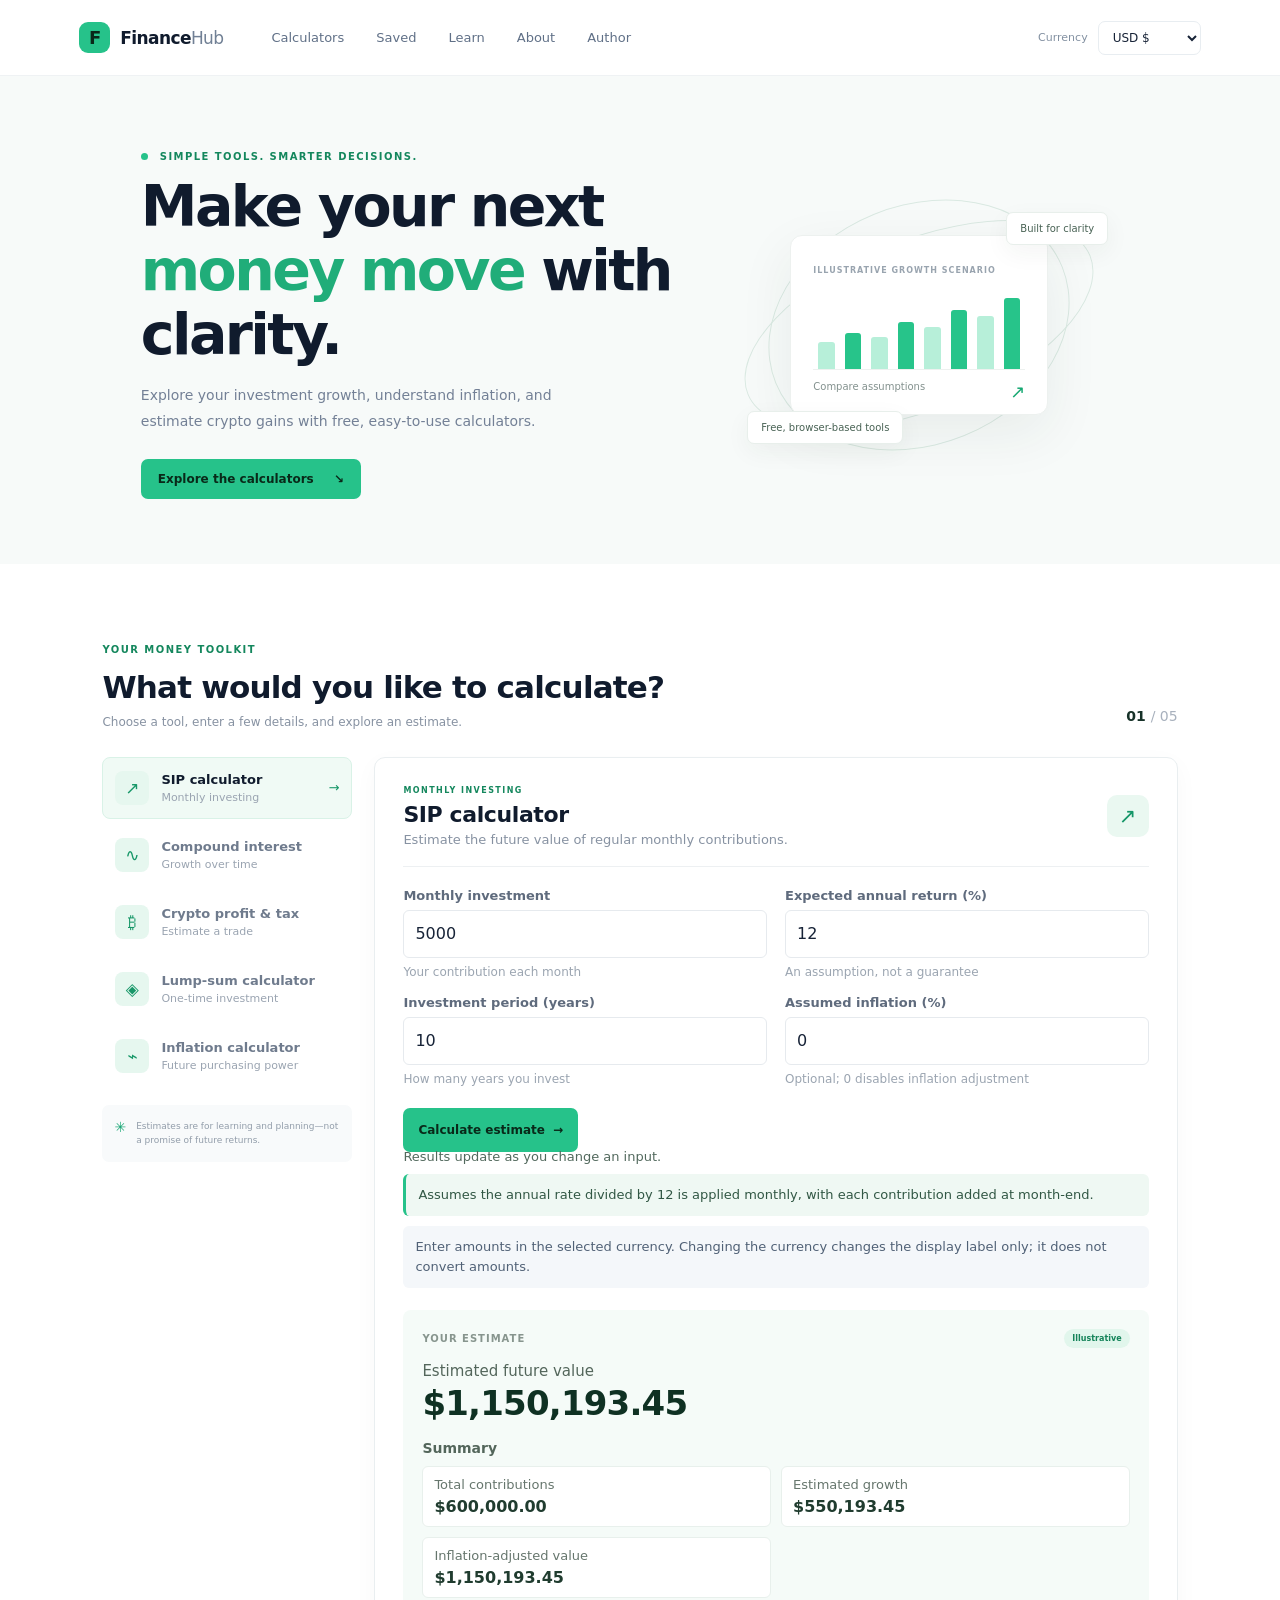
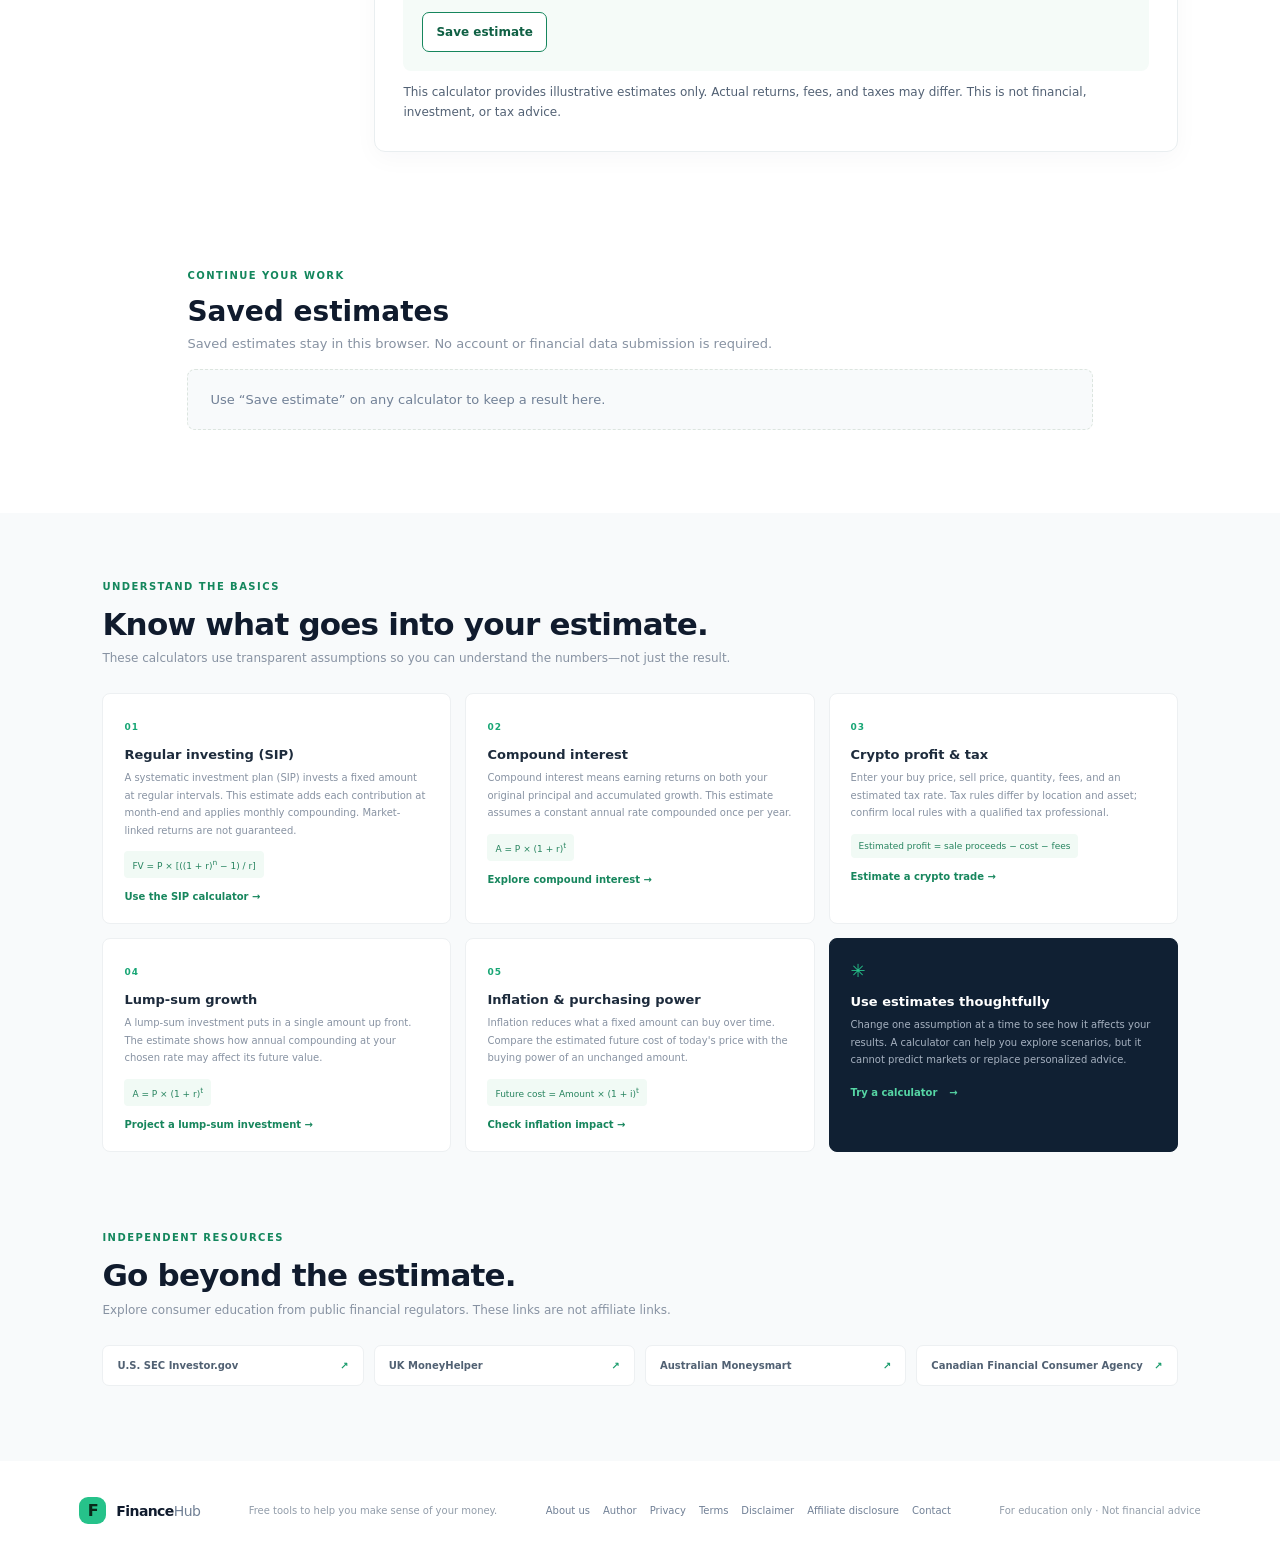
==== commit 214b7afa: "yes" ====
--- a/index.html
+++ b/index.html
@@ -98,6 +98,7 @@
             <form id="calculator-form">
               <div class="input-grid" id="input-grid"></div>
               <p class="calculator-error" id="calculator-error" role="alert" hidden></p>
+              <button class="calculate-button" type="submit">Calculate estimate <span aria-hidden="true">→</span></button>
               <p class="live-update-note">Results update as you change an input.</p>
             </form>
             <div class="result-panel" id="result-panel" aria-live="polite">
--- a/styles.css
+++ b/styles.css
@@ -106,6 +106,8 @@
 .schedule-table th, .schedule-table td { padding: 9px 12px; border-top: 1px solid #edf0f2; text-align: right; white-space: nowrap; }
 .schedule-table th:first-child, .schedule-table td:first-child { text-align: left; }
 .calculate-button { min-height: 44px; padding: 10px 15px; border: 0; border-radius: 7px; color: #092919; background: var(--green); font-size: 12px; font-weight: 800; cursor: pointer; }
+.calculate-button { display: inline-flex; align-items: center; justify-content: center; gap: 8px; margin-top: 4px; }
+.summary-heading { margin: 16px 0 10px; color: #53665b; font-size: 14px; }
 .calculation-assumptions, .currency-note { margin: 10px 0 0; padding: 11px 12px; border-radius: 6px; font-size: 13px; line-height: 1.55; }
 .calculation-assumptions { color: #315744; background: #eff8f3; border-left: 3px solid #26c28a; }
 .currency-note { color: #506176; background: #f4f7fa; }
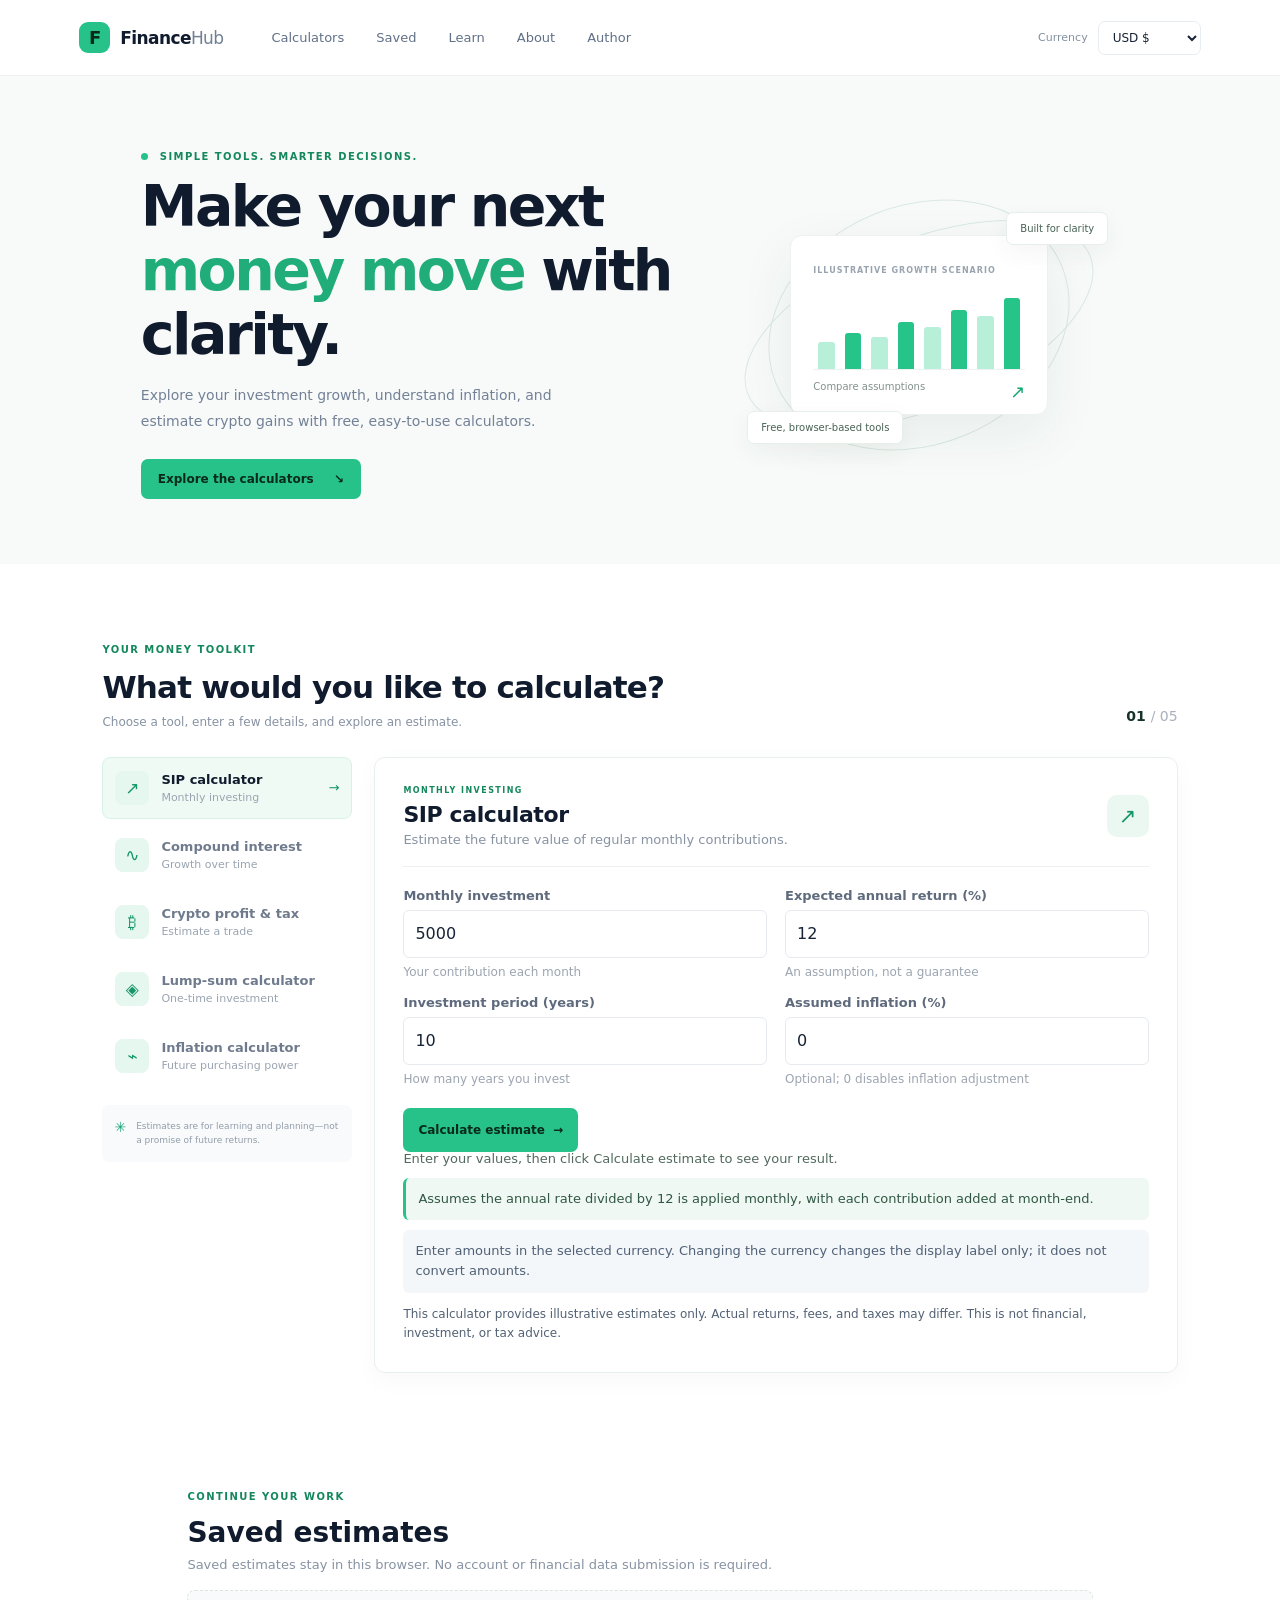
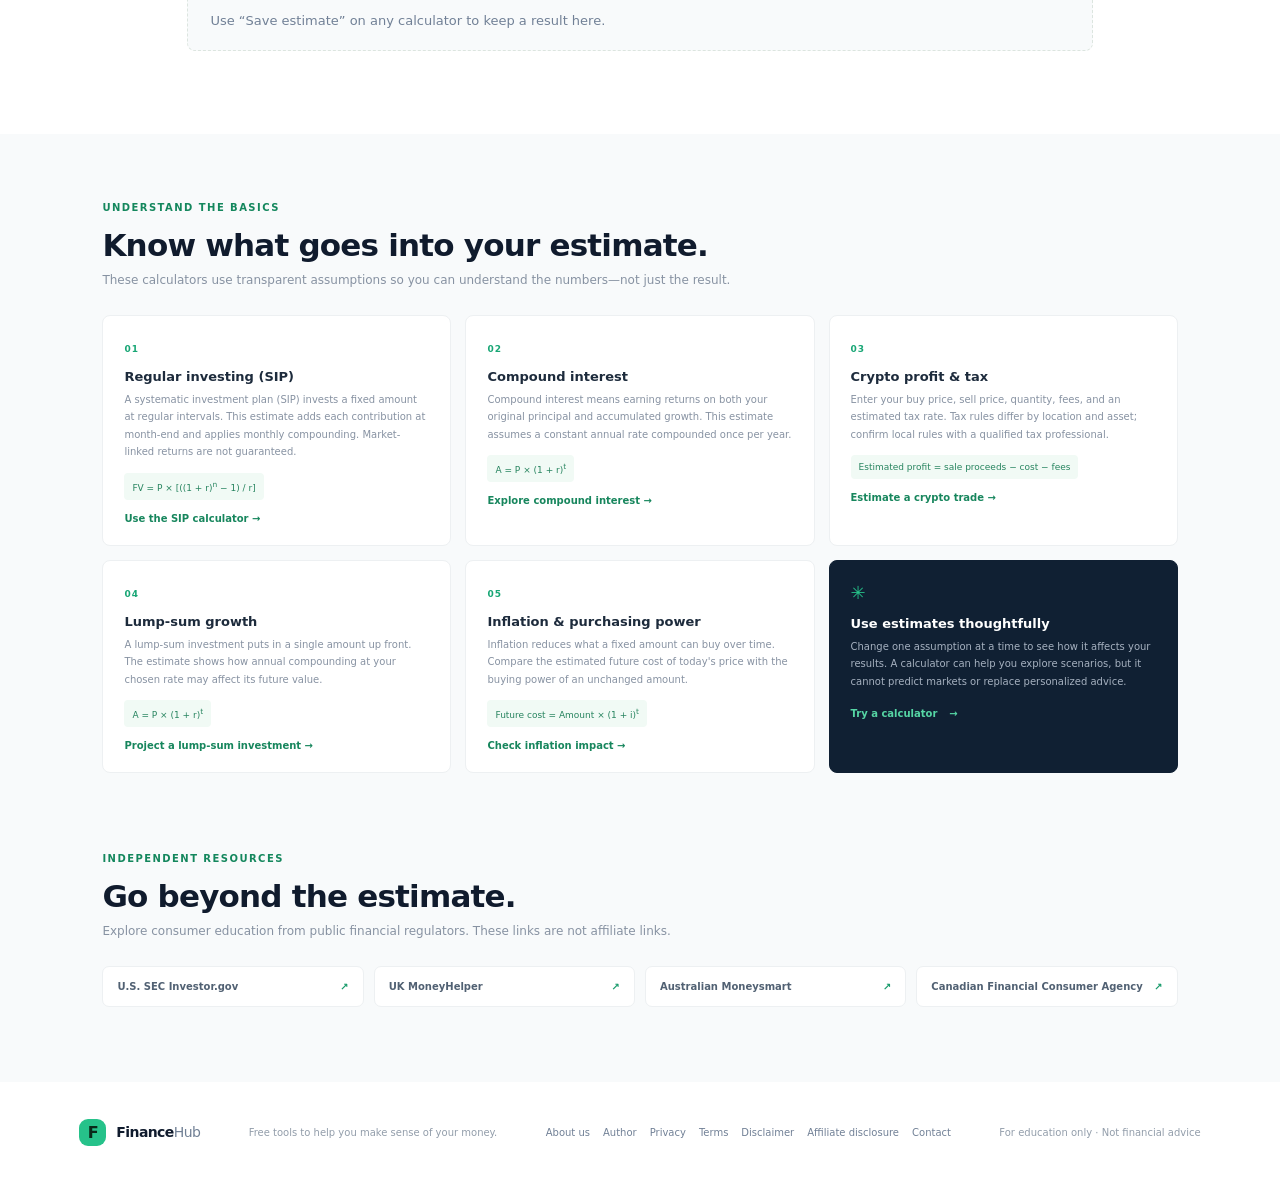
==== commit daeaabcd: "yes" ====
--- a/index.html
+++ b/index.html
@@ -99,7 +99,7 @@
               <div class="input-grid" id="input-grid"></div>
               <p class="calculator-error" id="calculator-error" role="alert" hidden></p>
               <button class="calculate-button" type="submit">Calculate estimate <span aria-hidden="true">→</span></button>
-              <p class="live-update-note">Results update as you change an input.</p>
+              <p class="live-update-note">Enter your values, then click Calculate estimate to see your result.</p>
             </form>
             <div class="result-panel" id="result-panel" aria-live="polite">
               <div class="result-topline"><span>YOUR ESTIMATE</span><span class="estimate-badge">Illustrative</span></div>
--- a/styles.css
+++ b/styles.css
@@ -82,7 +82,7 @@
 .field input:focus, .currency-picker select:focus { border-color: #49c999; box-shadow: 0 0 0 3px #49c99920; }
 .field input:invalid { border-color: #d77770; }
 .field-hint { color: #9ba5b1; font-size: 12px; }
-.live-update-note { margin: -3px 0 0; color: #52695d; font-size: 13px; }
+.live-update-note { margin: -3px 0 0; color: #52695d; font-size: 13px; line-height: 1.5; }
 .chart-wrap { margin-top: 18px; padding-top: 16px; border-top: 1px solid #e8f0ec; }
 .chart-heading, .chart-legend { display: flex; align-items: center; justify-content: space-between; gap: 12px; }
 .chart-heading { color: #53665b; font-size: 13px; font-weight: 700; }
@@ -119,11 +119,15 @@
 .estimate-badge { padding: 5px 8px; color: #15845a; background: #e1f6ec; border-radius: 12px; font-size: 8px; letter-spacing: 0; }
 .result-label { margin: 14px 0 3px; color: #53665b; font-size: 15px; }
 .result-value { margin-bottom: 17px; color: #0f3123; font: 800 34px system-ui, sans-serif; letter-spacing: -.8px; overflow-wrap: anywhere; }
-.result-breakdown { display: grid; grid-template-columns: repeat(2, 1fr); gap: 10px; }
-.breakdown-item { padding: 10px 11px; background: white; border: 1px solid #e8f0ec; border-radius: 6px; }
-.breakdown-item span { display: block; margin-bottom: 5px; color: #66766d; font-size: 13px; }
-.breakdown-item strong { color: #203c2f; font-size: 16px; font-weight: 700; overflow-wrap: anywhere; }
-.trade-breakdown { grid-template-columns: repeat(2, minmax(0, 1fr)); }
+.result-explanation { margin: 0 0 14px; color: #315744; font-size: 14px; line-height: 1.65; }
+.result-table-wrap { overflow-x: auto; border: 1px solid #e4eee8; border-radius: 7px; background: white; }
+.result-table { width: 100%; border-collapse: collapse; font-size: 13px; }
+.result-table th, .result-table td { padding: 11px 13px; border-bottom: 1px solid #edf2ef; text-align: left; }
+.result-table thead th { color: #53665b; background: #edf7f1; font-size: 11px; font-weight: 800; letter-spacing: .35px; text-transform: uppercase; }
+.result-table tbody th { color: #53665b; font-weight: 500; }
+.result-table td { color: #203c2f; font-weight: 700; text-align: right; white-space: nowrap; }
+.result-table tbody tr:last-child th, .result-table tbody tr:last-child td { border-bottom: 0; }
+.result-table tbody tr:last-child { background: #f8fcf9; }
 .disclaimer { margin: 12px 0 0; color: #526174; font-size: 12px; line-height: 1.65; }
 .learn-section { padding: 68px max(8vw, 24px) 80px; background: #f8fafb; }
 .learn-heading { max-width: 1110px; margin: 0 auto 28px; }
@@ -301,10 +305,8 @@
   .result-topline { font-size: 11px; }
   .result-label { font-size: 14px; }
   .result-value { font-size: 32px; }
-  .breakdown-item { padding: 13px; }
-  .breakdown-item span { font-size: 13px; }
-  .breakdown-item strong { font-size: 15px; }
-  .trade-breakdown { grid-template-columns: 1fr; }
+  .result-explanation { font-size: 13px; }
+  .result-table th, .result-table td { padding: 10px; font-size: 12px; }
   .disclaimer { font-size: 13px; line-height: 1.7; }
   .learn-card p, .guide-article p, .guide-article li { font-size: 15px; line-height: 1.8; }
   .learn-card h3, .related-tools h2 { font-size: 17px; }
